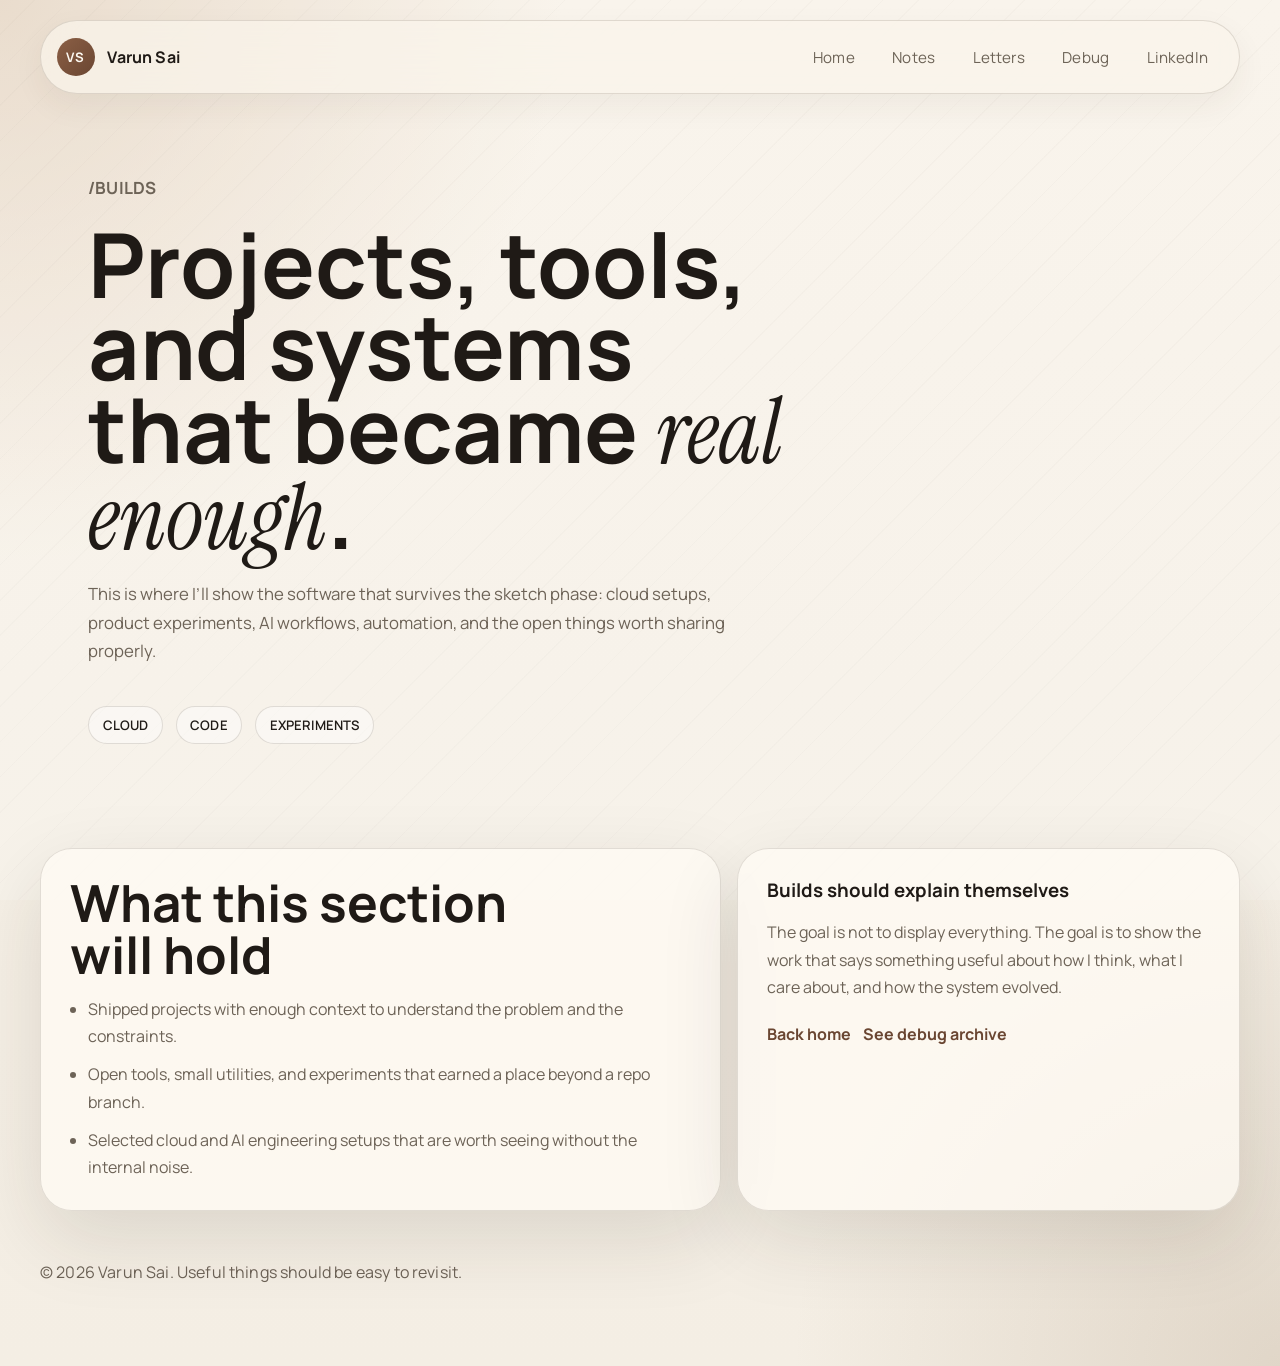
==== builds/index.html @ 2607b056 "Initial varunsai.in site" ====
<!DOCTYPE html>
<html lang="en">
  <head>
    <meta charset="UTF-8" />
    <meta name="viewport" content="width=device-width, initial-scale=1.0" />
    <meta
      name="description"
      content="Builds from Varun Sai across cloud, code, experiments, and useful software systems."
    />
    <title>Builds | Varun Sai</title>
    <link rel="preconnect" href="https://fonts.googleapis.com" />
    <link rel="preconnect" href="https://fonts.gstatic.com" crossorigin />
    <link
      href="https://fonts.googleapis.com/css2?family=Instrument+Serif:ital@0;1&amp;family=Manrope:wght@400;500;600;700;800&amp;display=swap"
      rel="stylesheet"
    />
    <link rel="stylesheet" href="../styles.css" />
  </head>
  <body>
    <div class="site-shell">
      <header class="site-header" data-reveal>
        <a class="brand" href="../">
          <span class="brand-mark">VS</span>
          <span class="brand-text">Varun Sai</span>
        </a>
        <nav class="site-nav" aria-label="Primary navigation">
          <a href="../">Home</a>
          <a href="../notes/">Notes</a>
          <a href="../newsletter/">Letters</a>
          <a href="../debug/">Debug</a>
          <a href="https://www.linkedin.com/in/varunsaibandi/" target="_blank" rel="noreferrer">LinkedIn</a>
        </nav>
      </header>

      <main>
        <section class="page-intro" data-reveal>
          <p class="eyebrow">/builds</p>
          <h1>Projects, tools, and systems that became <span class="serif">real enough</span>.</h1>
          <p>
            This is where I’ll show the software that survives the sketch phase: cloud setups,
            product experiments, AI workflows, automation, and the open things worth sharing
            properly.
          </p>
          <div class="note-row">
            <span class="note-pill">cloud</span>
            <span class="note-pill">code</span>
            <span class="note-pill">experiments</span>
          </div>
        </section>

        <section class="subpage-layout" data-reveal>
          <article class="detail-card">
            <h2>What this section will hold</h2>
            <ul>
              <li>Shipped projects with enough context to understand the problem and the constraints.</li>
              <li>Open tools, small utilities, and experiments that earned a place beyond a repo branch.</li>
              <li>Selected cloud and AI engineering setups that are worth seeing without the internal noise.</li>
            </ul>
          </article>

          <article class="detail-card">
            <h3>Builds should explain themselves</h3>
            <p>
              The goal is not to display everything. The goal is to show the work that says
              something useful about how I think, what I care about, and how the system evolved.
            </p>
            <div class="closing-links">
              <a href="../">Back home</a>
              <a href="../debug/">See debug archive</a>
            </div>
          </article>
        </section>
      </main>

      <footer class="site-footer">
        <p>© <span data-year></span> Varun Sai. Useful things should be easy to revisit.</p>
      </footer>
    </div>

    <script src="../script.js"></script>
  </body>
</html>
---- styles.css ----
@import url("https://fonts.googleapis.com/css2?family=Instrument+Serif:ital@0;1&family=Manrope:wght@400;500;600;700;800&display=swap");

:root {
  --paper: #f4eee4;
  --paper-deep: #ebe2d3;
  --surface: rgba(255, 251, 244, 0.74);
  --surface-strong: rgba(255, 249, 240, 0.92);
  --ink: #1f1a16;
  --muted: #6d6357;
  --accent: #8b5f45;
  --accent-deep: #6a4632;
  --olive: #6b7258;
  --line: rgba(57, 44, 33, 0.14);
  --line-strong: rgba(57, 44, 33, 0.24);
  --shadow: 0 28px 80px rgba(44, 29, 18, 0.12);
  --radius-lg: 32px;
  --radius-md: 24px;
  --radius-sm: 16px;
}

*,
*::before,
*::after {
  box-sizing: border-box;
}

html {
  scroll-behavior: smooth;
}

body {
  margin: 0;
  color: var(--ink);
  font-family: "Manrope", sans-serif;
  background:
    radial-gradient(circle at top left, rgba(217, 194, 170, 0.6), transparent 30%),
    radial-gradient(circle at bottom right, rgba(183, 164, 141, 0.32), transparent 26%),
    linear-gradient(180deg, #f8f2e8 0%, var(--paper) 100%);
  min-height: 100vh;
}

body::before {
  content: "";
  position: fixed;
  inset: 0;
  background:
    linear-gradient(rgba(255, 255, 255, 0.18), rgba(255, 255, 255, 0.18)),
    repeating-linear-gradient(
      135deg,
      transparent 0,
      transparent 24px,
      rgba(66, 50, 37, 0.022) 24px,
      rgba(66, 50, 37, 0.022) 25px
    );
  pointer-events: none;
  z-index: -1;
}

a {
  color: inherit;
  text-decoration: none;
}

img {
  max-width: 100%;
  display: block;
}

.site-shell {
  width: min(1200px, calc(100% - 2rem));
  margin: 0 auto;
  padding: 1.25rem 0 3rem;
}

.site-header {
  position: sticky;
  top: 1rem;
  z-index: 20;
  display: flex;
  align-items: center;
  justify-content: space-between;
  gap: 1rem;
  padding: 0.9rem 1rem;
  border: 1px solid var(--line);
  border-radius: 999px;
  background: rgba(250, 244, 234, 0.72);
  backdrop-filter: blur(18px);
  box-shadow: 0 12px 32px rgba(61, 43, 26, 0.06);
}

.brand {
  display: inline-flex;
  align-items: center;
  gap: 0.8rem;
  min-width: fit-content;
}

.brand-mark {
  display: inline-grid;
  place-items: center;
  width: 2.35rem;
  height: 2.35rem;
  border-radius: 999px;
  background: linear-gradient(135deg, var(--accent) 0%, var(--accent-deep) 100%);
  color: #fdf9f2;
  font-size: 0.82rem;
  font-weight: 700;
  letter-spacing: 0.08em;
}

.brand-text,
.site-nav a,
.button,
.path-badge,
.path-link,
.card-label,
.panel-label,
.eyebrow,
.signal-row span,
.note-pill,
.site-footer p {
  letter-spacing: 0.01em;
}

.brand-text {
  font-weight: 700;
}

.site-nav {
  display: flex;
  flex-wrap: wrap;
  justify-content: flex-end;
  gap: 0.45rem;
}

.site-nav a {
  padding: 0.7rem 0.95rem;
  border-radius: 999px;
  color: var(--muted);
  font-size: 0.95rem;
  transition: background-color 180ms ease, color 180ms ease, transform 180ms ease;
}

.site-nav a:hover,
.site-nav a:focus-visible {
  background: rgba(255, 255, 255, 0.6);
  color: var(--ink);
  transform: translateY(-1px);
  outline: none;
}

main {
  padding-top: 2rem;
}

.hero,
.closing-panel {
  display: grid;
  gap: 2rem;
}

.hero {
  grid-template-columns: minmax(0, 1.12fr) minmax(320px, 0.88fr);
  align-items: center;
  padding: 4rem 0 3rem;
}

.hero-copy h1,
.section-heading h2,
.manifesto-copy,
.perspective-card h3,
.page-intro h1,
.detail-card h2,
.detail-card h3,
.closing-panel h2,
.error-panel h1 {
  margin: 0;
}

.eyebrow,
.panel-label,
.card-label,
.path-link,
.path-badge,
.note-pill {
  text-transform: uppercase;
  font-size: 0.75rem;
  font-weight: 700;
  color: var(--muted);
}

.hero-copy h1,
.page-intro h1,
.error-panel h1 {
  max-width: 12ch;
  font-size: clamp(3.35rem, 7vw, 6.35rem);
  line-height: 0.92;
  font-weight: 700;
}

.hero-copy h1 .serif,
.page-intro h1 .serif,
.section-heading h2 .serif,
.error-panel h1 .serif {
  font-family: "Instrument Serif", serif;
  font-style: italic;
  font-weight: 400;
}

.lede,
.manifesto-copy,
.perspective-card p,
.path-card p,
.detail-card p,
.detail-card li,
.page-intro p,
.closing-panel p,
.site-footer p {
  color: var(--muted);
  line-height: 1.7;
}

.lede {
  max-width: 38rem;
  margin: 1.4rem 0 0;
  font-size: 1.08rem;
}

.hero-actions,
.signal-row,
.closing-links,
.note-row {
  display: flex;
  flex-wrap: wrap;
  gap: 0.8rem;
}

.hero-actions {
  margin-top: 1.75rem;
}

.button {
  display: inline-flex;
  align-items: center;
  justify-content: center;
  min-height: 3.25rem;
  padding: 0.9rem 1.2rem;
  border-radius: 999px;
  font-weight: 700;
  transition: transform 180ms ease, box-shadow 180ms ease, border-color 180ms ease;
}

.button:hover,
.button:focus-visible,
.closing-links a:hover,
.closing-links a:focus-visible,
.path-card:hover,
.path-card:focus-visible {
  transform: translateY(-2px);
  outline: none;
}

.button-primary {
  color: #fff9f2;
  background: linear-gradient(135deg, var(--accent-deep) 0%, var(--accent) 100%);
  box-shadow: 0 18px 30px rgba(106, 70, 50, 0.16);
}

.button-secondary {
  border: 1px solid var(--line);
  background: rgba(255, 255, 255, 0.55);
}

.signal-row {
  margin-top: 1.25rem;
}

.signal-row span,
.note-pill {
  padding: 0.55rem 0.85rem;
  border: 1px solid var(--line);
  border-radius: 999px;
  background: rgba(255, 255, 255, 0.42);
  color: var(--ink);
  font-size: 0.82rem;
  font-weight: 600;
}

.hero-panel {
  display: grid;
  gap: 1rem;
}

.panel-card,
.manifesto,
.path-card,
.perspective-card,
.closing-panel,
.detail-card,
.error-panel {
  border: 1px solid var(--line);
  background: var(--surface);
  backdrop-filter: blur(18px);
  box-shadow: var(--shadow);
}

.panel-card,
.manifesto,
.detail-card,
.error-panel {
  border-radius: var(--radius-lg);
}

.panel-card {
  padding: 1.3rem;
}

.panel-stack {
  display: grid;
  gap: 1rem;
  margin-top: 1rem;
}

.panel-stack div {
  padding: 1rem;
  border-radius: var(--radius-sm);
  background: rgba(255, 255, 255, 0.48);
  border: 1px solid rgba(61, 44, 31, 0.08);
}

.panel-stack span {
  display: block;
  margin-bottom: 0.35rem;
  font-size: 0.77rem;
  font-weight: 800;
  text-transform: uppercase;
  color: var(--muted);
}

.panel-stack strong {
  font-size: 0.98rem;
  line-height: 1.5;
}

.constellation-card {
  overflow: hidden;
}

.constellation {
  position: relative;
  min-height: 20rem;
  margin-top: 0.5rem;
  border-radius: calc(var(--radius-lg) - 8px);
  background:
    radial-gradient(circle at center, rgba(139, 95, 69, 0.12), transparent 40%),
    rgba(255, 255, 255, 0.34);
  border: 1px solid rgba(61, 44, 31, 0.08);
}

.constellation::before,
.constellation::after {
  content: "";
  position: absolute;
  inset: 50%;
  width: 15.5rem;
  height: 15.5rem;
  transform: translate(-50%, -50%);
  border-radius: 50%;
  border: 1px solid rgba(108, 88, 74, 0.13);
}

.constellation::after {
  width: 10.5rem;
  height: 10.5rem;
}

.node {
  position: absolute;
  display: inline-grid;
  place-items: center;
  min-width: 6.5rem;
  padding: 0.75rem 1rem;
  border-radius: 999px;
  background: rgba(255, 252, 247, 0.88);
  border: 1px solid rgba(57, 44, 33, 0.12);
  box-shadow: 0 10px 24px rgba(57, 44, 33, 0.08);
  font-size: 0.92rem;
  font-weight: 700;
  animation: drift 8s ease-in-out infinite;
}

.node-center {
  left: 50%;
  top: 50%;
  transform: translate(-50%, -50%);
  background: linear-gradient(135deg, rgba(139, 95, 69, 0.94), rgba(106, 70, 50, 0.94));
  color: #fff8f1;
  animation: pulse 7s ease-in-out infinite;
}

.node-top {
  left: 50%;
  top: 2rem;
  transform: translateX(-50%);
  animation-delay: -2s;
}

.node-right {
  right: 1.1rem;
  top: 50%;
  transform: translateY(-50%);
  animation-delay: -4s;
}

.node-bottom {
  left: 50%;
  bottom: 2rem;
  transform: translateX(-50%);
  animation-delay: -1s;
}

.node-left {
  left: 1.1rem;
  top: 50%;
  transform: translateY(-50%);
  animation-delay: -3s;
}

.ticker {
  overflow: hidden;
  padding: 0.85rem 0;
  border-block: 1px solid var(--line);
}

.ticker-track {
  display: flex;
  gap: 1rem;
  min-width: max-content;
  animation: ticker 16s linear infinite;
}

.ticker-track span {
  display: inline-flex;
  align-items: center;
  gap: 1rem;
  color: var(--muted);
  font-size: 0.9rem;
}

.ticker-track span::after {
  content: "•";
  color: rgba(57, 44, 33, 0.4);
}

.section-heading {
  display: grid;
  gap: 0.7rem;
}

.section-heading h2,
.detail-card h2,
.closing-panel h2 {
  max-width: 14ch;
  font-size: clamp(2rem, 4vw, 3.3rem);
  line-height: 1;
}

.manifesto,
.paths,
.perspective-grid,
.subpage-layout,
.error-layout {
  margin-top: 3.5rem;
}

.manifesto {
  padding: 2rem;
}

.manifesto-copy {
  max-width: 46rem;
  margin-top: 1.25rem;
  font-size: 1.05rem;
}

.card-grid,
.perspective-grid,
.subpage-layout,
.service-grid {
  display: grid;
  gap: 1rem;
}

.card-grid,
.perspective-grid {
  margin-top: 1.6rem;
}

.card-grid {
  grid-template-columns: repeat(4, minmax(0, 1fr));
}

.path-card,
.perspective-card {
  display: grid;
  gap: 0.95rem;
  padding: 1.4rem;
  border-radius: var(--radius-md);
  transition: transform 180ms ease, border-color 180ms ease, box-shadow 180ms ease;
}

.path-card:hover,
.path-card:focus-visible {
  border-color: var(--line-strong);
  box-shadow: 0 28px 60px rgba(44, 29, 18, 0.16);
}

.path-card-top {
  display: flex;
  align-items: center;
  justify-content: space-between;
  gap: 1rem;
}

.path-badge {
  padding: 0.45rem 0.68rem;
  border-radius: 999px;
  background: rgba(107, 114, 88, 0.14);
  color: var(--olive);
}

.path-badge-soft {
  background: rgba(139, 95, 69, 0.12);
  color: var(--accent-deep);
}

.path-card h3,
.perspective-card h3 {
  font-size: 1.38rem;
  line-height: 1.2;
}

.perspective-grid {
  grid-template-columns: repeat(3, minmax(0, 1fr));
}

.collaborate-section {
  margin-top: 3.5rem;
}

.service-grid {
  grid-template-columns: repeat(2, minmax(0, 1fr));
  margin-top: 1.6rem;
}

.closing-panel {
  grid-template-columns: minmax(0, 1fr) minmax(280px, 0.8fr);
  align-items: end;
  margin-top: 3.5rem;
  padding: 2rem;
  border-radius: var(--radius-lg);
}

.closing-links {
  margin-top: 1.1rem;
}

.closing-links a {
  padding: 0.3rem 0;
  color: var(--accent-deep);
  font-weight: 700;
}

.site-footer {
  padding: 2rem 0 1rem;
}

.page-intro,
.error-panel {
  padding: 3rem;
}

.page-intro {
  display: grid;
  gap: 1.25rem;
}

.page-intro p {
  max-width: 42rem;
  margin: 0;
  font-size: 1.05rem;
}

.subpage-layout {
  grid-template-columns: minmax(0, 1.15fr) minmax(0, 0.85fr);
}

.detail-card {
  padding: 1.8rem;
}

.detail-card ul {
  margin: 1rem 0 0;
  padding-left: 1.15rem;
}

.detail-card li + li {
  margin-top: 0.7rem;
}

.note-row {
  margin-top: 1.25rem;
}

.reveal {
  opacity: 0;
  transform: translateY(24px);
  filter: blur(10px);
}

.reveal.is-visible {
  opacity: 1;
  transform: translateY(0);
  filter: blur(0);
  transition:
    opacity 700ms ease,
    transform 700ms ease,
    filter 700ms ease;
}

@keyframes drift {
  0%,
  100% {
    transform: translateY(0);
  }
  50% {
    transform: translateY(-7px);
  }
}

@keyframes pulse {
  0%,
  100% {
    transform: translate(-50%, -50%) scale(1);
  }
  50% {
    transform: translate(-50%, -50%) scale(1.02);
  }
}

@keyframes ticker {
  from {
    transform: translateX(0);
  }
  to {
    transform: translateX(-50%);
  }
}

@media (max-width: 1080px) {
  .hero,
  .closing-panel,
  .subpage-layout,
  .card-grid,
  .perspective-grid,
  .service-grid {
    grid-template-columns: 1fr 1fr;
  }

  .hero,
  .subpage-layout {
    grid-template-columns: 1fr;
  }
}

@media (max-width: 760px) {
  .site-shell {
    width: min(100% - 1rem, 1200px);
    padding-top: 0.75rem;
  }

  .site-header {
    position: static;
    border-radius: 28px;
    padding: 1rem;
  }

  .site-nav {
    justify-content: flex-start;
  }

  .hero {
    padding: 2.3rem 0 2.5rem;
  }

  .hero-copy h1,
  .page-intro h1,
  .error-panel h1 {
    max-width: none;
    font-size: clamp(2.8rem, 12vw, 4.5rem);
  }

  .card-grid,
  .perspective-grid,
  .closing-panel,
  .service-grid {
    grid-template-columns: 1fr;
  }

  .manifesto,
  .closing-panel,
  .detail-card,
  .page-intro,
  .error-panel {
    padding: 1.4rem;
  }

  .constellation {
    min-height: 18rem;
  }

  .node {
    min-width: 5.5rem;
    padding-inline: 0.8rem;
    font-size: 0.82rem;
  }

  .node-right {
    right: 0.5rem;
  }

  .node-left {
    left: 0.5rem;
  }
}

@media (prefers-reduced-motion: reduce) {
  html {
    scroll-behavior: auto;
  }

  *,
  *::before,
  *::after {
    animation: none !important;
    transition: none !important;
  }

  .reveal {
    opacity: 1;
    transform: none;
    filter: none;
  }
}
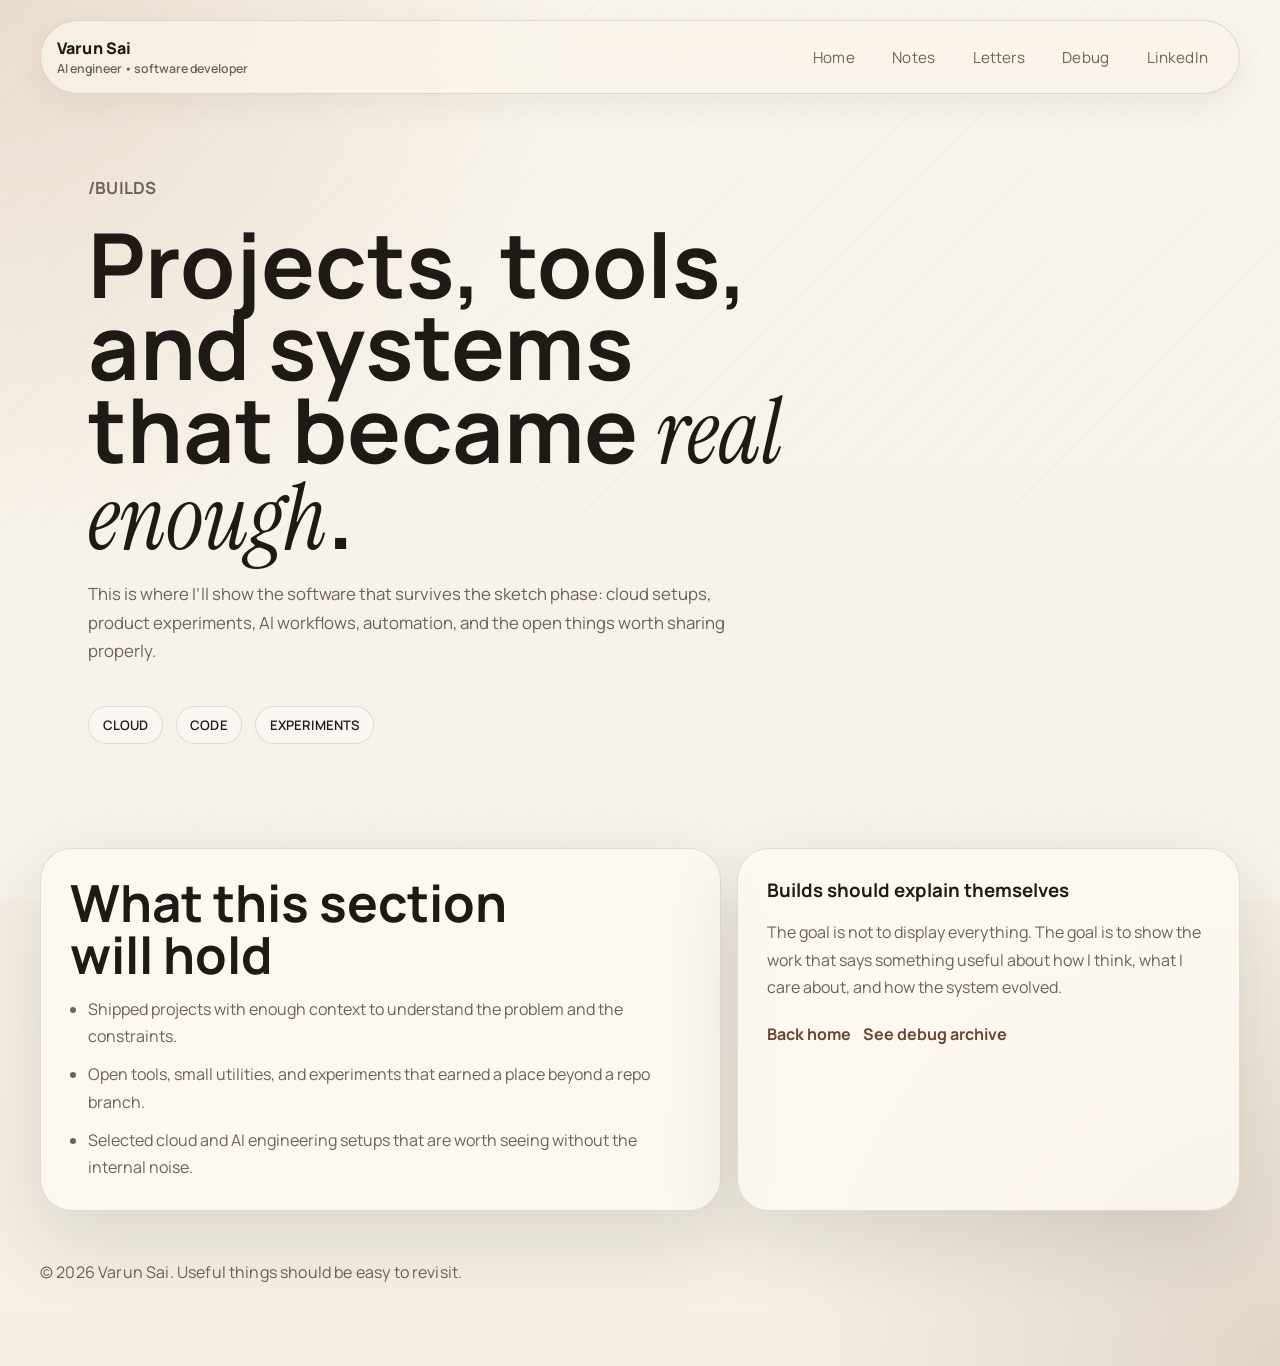
==== commit cb0c777d: "Refine copy and interaction design" ====
--- a/builds/index.html
+++ b/builds/index.html
@@ -20,8 +20,8 @@
     <div class="site-shell">
       <header class="site-header" data-reveal>
         <a class="brand" href="../">
-          <span class="brand-mark">VS</span>
           <span class="brand-text">Varun Sai</span>
+          <span class="brand-subtitle">AI engineer • software developer</span>
         </a>
         <nav class="site-nav" aria-label="Primary navigation">
           <a href="../">Home</a>
--- a/styles.css
+++ b/styles.css
@@ -90,22 +90,10 @@
 
 .brand {
   display: inline-flex;
-  align-items: center;
-  gap: 0.8rem;
+  flex-direction: column;
+  align-items: flex-start;
+  gap: 0.1rem;
   min-width: fit-content;
-}
-
-.brand-mark {
-  display: inline-grid;
-  place-items: center;
-  width: 2.35rem;
-  height: 2.35rem;
-  border-radius: 999px;
-  background: linear-gradient(135deg, var(--accent) 0%, var(--accent-deep) 100%);
-  color: #fdf9f2;
-  font-size: 0.82rem;
-  font-weight: 700;
-  letter-spacing: 0.08em;
 }
 
 .brand-text,
@@ -123,7 +111,14 @@
 }
 
 .brand-text {
-  font-weight: 700;
+  font-size: 1rem;
+  font-weight: 800;
+}
+
+.brand-subtitle {
+  color: var(--muted);
+  font-size: 0.77rem;
+  font-weight: 600;
 }
 
 .site-nav {
@@ -426,30 +421,17 @@
   animation-delay: -3s;
 }
 
-.ticker {
-  overflow: hidden;
-  padding: 0.85rem 0;
+.note-band {
+  padding: 1.2rem 0 0.2rem;
   border-block: 1px solid var(--line);
 }
 
-.ticker-track {
-  display: flex;
-  gap: 1rem;
-  min-width: max-content;
-  animation: ticker 16s linear infinite;
-}
-
-.ticker-track span {
-  display: inline-flex;
-  align-items: center;
-  gap: 1rem;
+.note-band p {
+  max-width: 46rem;
+  margin: 0;
   color: var(--muted);
-  font-size: 0.9rem;
-}
-
-.ticker-track span::after {
-  content: "•";
-  color: rgba(57, 44, 33, 0.4);
+  font-size: clamp(1.15rem, 2vw, 1.5rem);
+  line-height: 1.5;
 }
 
 .section-heading {
@@ -544,6 +526,7 @@
   grid-template-columns: repeat(3, minmax(0, 1fr));
 }
 
+.references-section,
 .collaborate-section {
   margin-top: 3.5rem;
 }
@@ -597,6 +580,13 @@
 
 .detail-card {
   padding: 1.8rem;
+}
+
+.inline-link {
+  color: var(--accent-deep);
+  text-decoration: underline;
+  text-decoration-thickness: 1px;
+  text-underline-offset: 0.18em;
 }
 
 .detail-card ul {
@@ -648,13 +638,46 @@
   }
 }
 
-@keyframes ticker {
-  from {
-    transform: translateX(0);
-  }
-  to {
-    transform: translateX(-50%);
-  }
+@keyframes cloudFloat {
+  0%,
+  100% {
+    transform: translate3d(0, 0, 0);
+  }
+  50% {
+    transform: translate3d(12px, -8px, 0);
+  }
+}
+
+.cloud {
+  position: absolute;
+  border-radius: 999px;
+  background: rgba(255, 255, 255, 0.34);
+  filter: blur(12px);
+  animation: cloudFloat 14s ease-in-out infinite;
+}
+
+.cloud-one {
+  top: 2rem;
+  left: 1rem;
+  width: 7rem;
+  height: 3.6rem;
+}
+
+.cloud-two {
+  right: 1.6rem;
+  top: 4rem;
+  width: 8.6rem;
+  height: 4rem;
+  animation-delay: -5s;
+}
+
+.cloud-three {
+  left: 50%;
+  bottom: 2.8rem;
+  width: 9.2rem;
+  height: 4.4rem;
+  transform: translateX(-50%);
+  animation-delay: -2s;
 }
 
 @media (max-width: 1080px) {
@@ -689,6 +712,10 @@
     justify-content: flex-start;
   }
 
+  .brand-subtitle {
+    font-size: 0.72rem;
+  }
+
   .hero {
     padding: 2.3rem 0 2.5rem;
   }
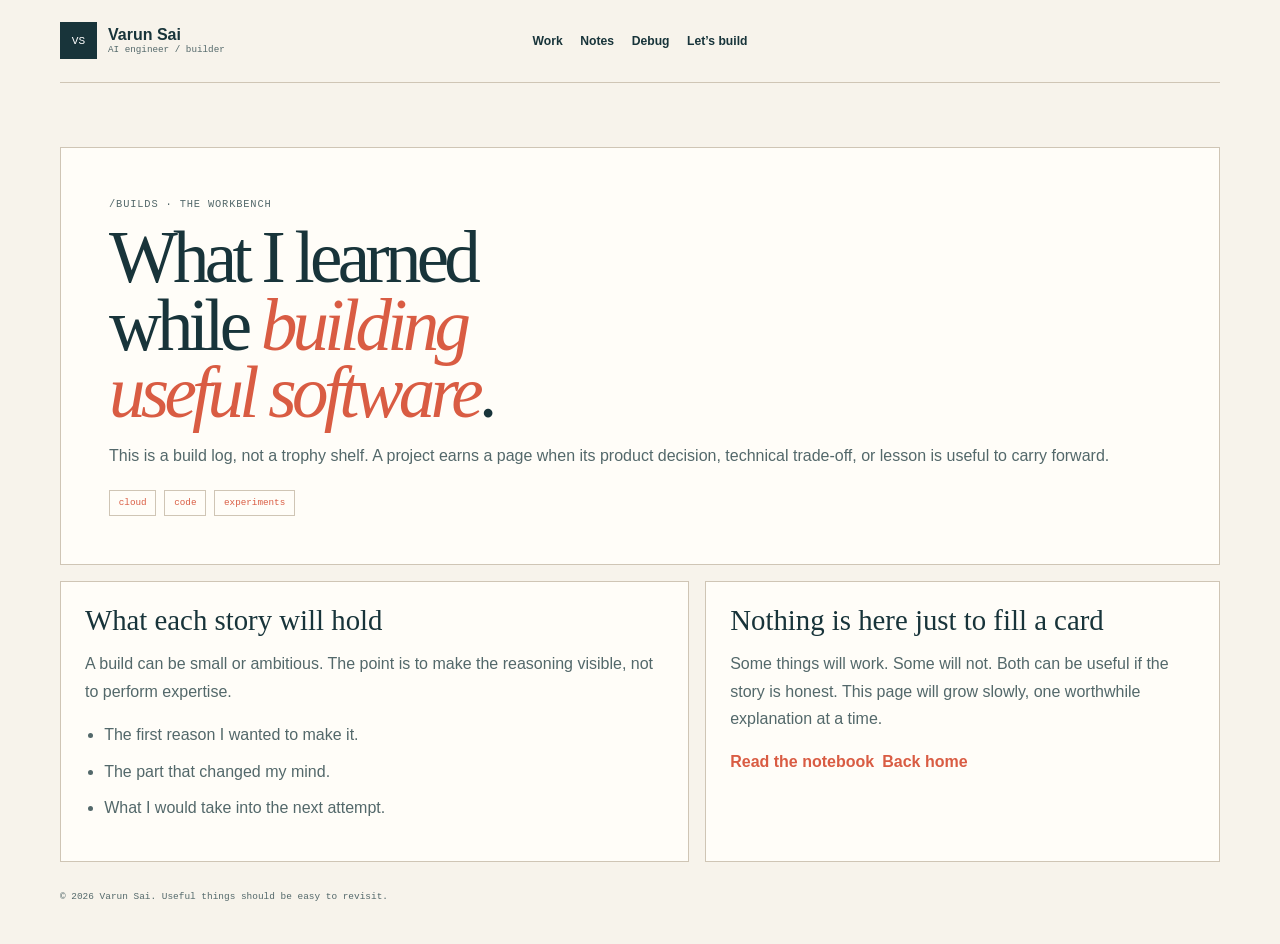
==== commit 010fbe8d: "Revamp portfolio experience and interactions" ====
--- a/builds/index.html
+++ b/builds/index.html
@@ -19,27 +19,22 @@
   <body>
     <div class="site-shell">
       <header class="site-header" data-reveal>
-        <a class="brand" href="../">
-          <span class="brand-text">Varun Sai</span>
-          <span class="brand-subtitle">AI engineer • software developer</span>
-        </a>
+        <a class="brand" href="../" aria-label="Varun Sai home"><span class="brand-mark">VS</span><span><strong>Varun Sai</strong><small>AI engineer / builder</small></span></a>
         <nav class="site-nav" aria-label="Primary navigation">
-          <a href="../">Home</a>
+          <a href="../#work">Work</a>
           <a href="../notes/">Notes</a>
-          <a href="../newsletter/">Letters</a>
           <a href="../debug/">Debug</a>
-          <a href="https://www.linkedin.com/in/varunsaibandi/" target="_blank" rel="noreferrer">LinkedIn</a>
+          <a class="nav-cta" href="../#hello">Let’s build</a>
         </nav>
       </header>
 
       <main>
         <section class="page-intro" data-reveal>
-          <p class="eyebrow">/builds</p>
-          <h1>Projects, tools, and systems that became <span class="serif">real enough</span>.</h1>
+          <p class="eyebrow">/builds · the workbench</p>
+          <h1>What I learned while <span class="serif">building useful software</span>.</h1>
           <p>
-            This is where I’ll show the software that survives the sketch phase: cloud setups,
-            product experiments, AI workflows, automation, and the open things worth sharing
-            properly.
+            This is a build log, not a trophy shelf. A project earns a page when its product decision,
+            technical trade-off, or lesson is useful to carry forward.
           </p>
           <div class="note-row">
             <span class="note-pill">cloud</span>
@@ -50,23 +45,25 @@
 
         <section class="subpage-layout" data-reveal>
           <article class="detail-card">
-            <h2>What this section will hold</h2>
+            <h2>What each story will hold</h2>
+            <p>A build can be small or ambitious. The point is to make the reasoning visible, not to
+            perform expertise.</p>
             <ul>
-              <li>Shipped projects with enough context to understand the problem and the constraints.</li>
-              <li>Open tools, small utilities, and experiments that earned a place beyond a repo branch.</li>
-              <li>Selected cloud and AI engineering setups that are worth seeing without the internal noise.</li>
+              <li>The first reason I wanted to make it.</li>
+              <li>The part that changed my mind.</li>
+              <li>What I would take into the next attempt.</li>
             </ul>
           </article>
 
           <article class="detail-card">
-            <h3>Builds should explain themselves</h3>
+            <h3>Nothing is here just to fill a card</h3>
             <p>
-              The goal is not to display everything. The goal is to show the work that says
-              something useful about how I think, what I care about, and how the system evolved.
+              Some things will work. Some will not. Both can be useful if the story is honest. This
+              page will grow slowly, one worthwhile explanation at a time.
             </p>
             <div class="closing-links">
+              <a href="../notes/">Read the notebook</a>
               <a href="../">Back home</a>
-              <a href="../debug/">See debug archive</a>
             </div>
           </article>
         </section>
--- a/styles.css
+++ b/styles.css
@@ -1,781 +1,15 @@
-@import url("https://fonts.googleapis.com/css2?family=Instrument+Serif:ital@0;1&family=Manrope:wght@400;500;600;700;800&display=swap");
+:root{--paper:#f7f3eb;--paper-deep:#ece4d5;--ink:#18343a;--ink-soft:#53686a;--line:#cfc5b5;--coral:#d95c43;--sun:#efbd4b;--blue:#aecbd3;--moss:#7d9a81;--serif:"Newsreader",Georgia,serif;--sans:"DM Sans",sans-serif;--mono:"DM Mono",monospace}*{box-sizing:border-box}html{scroll-behavior:smooth;background:var(--paper)}body{margin:0;color:var(--ink);background:var(--paper);font-family:var(--sans)}body::before{content:"";position:fixed;z-index:-1;inset:0;opacity:.34;pointer-events:none;background-image:radial-gradient(rgba(24,52,58,.12) .55px,transparent .55px);background-size:7px 7px}.site-shell{width:min(1160px,calc(100% - 3rem));margin:auto}.skip-link{position:fixed;z-index:100;top:1rem;left:1rem;padding:.8rem 1rem;color:#fff;background:var(--ink);transform:translateY(-150%)}.skip-link:focus{transform:none}a{color:inherit;text-decoration:none}button{font:inherit;cursor:pointer}:focus-visible{outline:2px solid var(--coral);outline-offset:4px}.site-header{display:grid;grid-template-columns:1fr auto 1fr;align-items:center;padding:1.4rem 0;border-bottom:1px solid var(--line)}.wordmark{font:700 1.03rem/.78 var(--sans);letter-spacing:-.09em;text-transform:lowercase}.wordmark span{color:var(--coral)}.header-note{margin:0;color:var(--ink-soft);font:400 .59rem/1.35 var(--mono);letter-spacing:.03em;text-transform:uppercase;text-align:center}.site-nav{display:flex;justify-content:flex-end;gap:1.1rem}.site-nav a{font-size:.76rem;font-weight:600}.site-nav a:hover,.underlined-link:hover{color:var(--coral)}.hero{display:grid;grid-template-columns:55px 1fr 350px;gap:3.2rem;align-items:center;min-height:670px;padding:4rem 0}.hero-index{align-self:stretch;display:flex;flex-direction:column;justify-content:space-between;padding:1rem 0;color:var(--ink-soft);font:.62rem var(--mono)}.hero-index i{width:1px;flex:1;margin:1rem auto;background:var(--line)}.eyebrow{margin:0;color:var(--coral);font:500 .65rem/1.4 var(--mono);letter-spacing:.08em;text-transform:uppercase}.hero h1,.section-intro h2,.sound-section h2,.about-section h2,.contact-section h2{margin:.9rem 0 0;font:500 clamp(3.4rem,6.4vw,6.4rem)/.89 var(--serif);letter-spacing:-.075em}.hero h1 em{color:var(--coral);font-style:italic}.hero-intro{max-width:34rem;margin:1.6rem 0 0;color:var(--ink-soft);font-size:1.03rem;line-height:1.7}.solid-link{display:inline-flex;align-items:center;justify-content:center;gap:.7rem;margin-top:2rem;padding:.83rem 1rem;color:#fff;background:var(--ink);border:1px solid var(--ink);font-size:.78rem;font-weight:700;transition:background .2s,color .2s,transform .2s}.solid-link:hover{color:var(--ink);background:transparent;transform:translateY(-2px)}.hero-card{position:relative;min-height:365px;padding:1.2rem 1.3rem;transform:rotate(2.5deg);border:1px solid #d8a990;background:#f4d8be;box-shadow:12px 14px 0 rgba(24,52,58,.12)}.hero-card::after{content:"";position:absolute;right:-.65rem;bottom:-.65rem;width:100%;height:100%;z-index:-1;border:1px solid var(--line);background:#fffaf0}.hero-card-top{display:flex;justify-content:space-between;color:#8b5949;font:.57rem var(--mono)}.scribble{margin:4.6rem 0 0;color:#5f352d;font:500 2.1rem/1.02 var(--serif);letter-spacing:-.05em}.paper-clip{position:absolute;top:-1.4rem;right:2.3rem;width:1.1rem;height:3.8rem;border:3px solid #a3a39d;border-bottom:0;border-radius:1rem 1rem 0 0;transform:rotate(15deg)}.hero-card-foot{position:absolute;right:1.3rem;bottom:1.2rem;left:1.3rem;margin:0;color:#855d50;font:.65rem/1.4 var(--mono)}.welcome-note{display:grid;grid-template-columns:auto 1fr auto;gap:1.2rem;align-items:center;margin:0 -1.5rem;padding:1.15rem 1.5rem;border-block:1px solid var(--line);background:#fffaf2}.welcome-note p{max-width:37rem;margin:0;font:500 clamp(1.1rem,2vw,1.55rem)/1.2 var(--serif)}.note-stamp{display:grid;place-items:center;width:2.1rem;height:2.1rem;color:#fff;background:var(--coral);border-radius:50%;font:.65rem var(--mono)}.note-date{color:var(--ink-soft);font:.59rem var(--mono)}.notes-section,.photo-section,.sound-section,.about-section{margin-top:8rem;scroll-margin-top:2rem}.section-intro{max-width:42rem}.section-intro h2,.sound-section h2,.about-section h2,.contact-section h2{font-size:clamp(2.7rem,4.9vw,4.8rem);line-height:.93}.note-layout{display:grid;grid-template-columns:1.3fr .7fr;gap:1rem;margin-top:2.2rem}.feature-note{padding:2.2rem;border:1px solid var(--ink);background:#fffdf8}.note-number{margin:0;color:var(--coral);font:.62rem var(--mono)}.feature-note h3{max-width:17ch;margin:3.8rem 0 1.2rem;font:500 clamp(2rem,3.3vw,3.4rem)/.96 var(--serif);letter-spacing:-.04em}.feature-note>p:not(.note-number){max-width:38rem;color:var(--ink-soft);line-height:1.7}.underlined-link{display:inline-block;margin-top:1.5rem;padding-bottom:.2rem;border-bottom:1px solid currentColor;font-size:.78rem;font-weight:700}.note-aside{display:grid;gap:1rem}.small-note{display:flex;min-height:190px;flex-direction:column;justify-content:space-between;padding:1.4rem;border:1px solid var(--line)}.small-note p{max-width:16ch;margin:0;font:500 1.7rem/1.04 var(--serif)}.small-note span{font:.6rem var(--mono)}.small-note-yellow{background:#f2c967}.small-note-blue{background:var(--blue)}.sidekick-section{display:grid;grid-template-columns:auto 1fr auto;gap:1rem;align-items:center;margin-top:2.2rem;padding:1rem;border-block:1px solid var(--line)}.sidekick-mark{display:grid;grid-template-columns:repeat(2,7px);gap:4px;width:2rem;height:2rem;place-content:center;border-radius:50%;background:var(--ink)}.sidekick-mark span{width:7px;height:7px;border-radius:50%;background:var(--sun)}.sidekick-thought{margin:.3rem 0 0;font:500 1rem var(--serif)}.thought-button{padding:0;color:var(--ink);border:0;border-bottom:1px solid var(--ink);background:none;font-size:.72rem;font-weight:700}.photo-section{display:grid;grid-template-columns:.72fr 1.28fr;gap:3rem;align-items:end}.photo-heading h2{max-width:7ch}.photo-heading>p:not(.eyebrow){max-width:20rem;color:var(--ink-soft);line-height:1.6}.photo-board{display:grid;grid-template-columns:.8fr 1.15fr .8fr;gap:1rem}.photo-frame{position:relative;margin:0;padding:.55rem .55rem 2.7rem;border:1px solid var(--line);background:#fffdf8;box-shadow:5px 5px 0 rgba(24,52,58,.08)}.photo-frame-one{transform:rotate(-3deg);margin-bottom:1.8rem}.photo-frame-three{transform:rotate(2.2deg);margin-bottom:2.3rem}.photo-placeholder{display:grid;min-height:250px;place-items:center;border:1px dashed #b4a898}.photo-placeholder span{font:500 4rem var(--serif)}.photo-placeholder.one{background:#f5dabf;color:var(--coral)}.photo-placeholder.two{min-height:310px;background:#b7d1cd;color:#fff}.photo-placeholder.three{background:#e2cfdd;color:#775572}.photo-frame figcaption{position:absolute;right:.55rem;bottom:.82rem;left:.55rem;display:flex;justify-content:space-between;color:var(--ink);font:.58rem var(--mono);text-transform:uppercase}.photo-frame figcaption span{color:var(--coral)}.photo-frame figcaption em{color:var(--ink-soft);font-style:normal}.photo-instruction{grid-column:1/-1;margin:0;color:var(--ink-soft);font:.68rem var(--mono)}.photo-instruction code{color:var(--coral)}.sound-section{display:grid;grid-template-columns:.78fr 1.22fr;gap:3rem;align-items:center;padding:2.5rem;border:1px solid var(--ink);background:#edf1e9}.sound-copy>p:not(.eyebrow){color:var(--ink-soft);line-height:1.6}.record-sleeve{position:relative;display:flex;min-height:260px;align-items:flex-start;justify-content:space-between;overflow:hidden;padding:1.4rem;background:#d5634a;color:#fff}.sleeve-label{position:relative;z-index:2;display:grid;gap:.65rem;max-width:13rem}.sleeve-label span,.sleeve-label small{font:.59rem/1.35 var(--mono);letter-spacing:.04em}.sleeve-label strong{font:500 1.75rem/.98 var(--serif)}.record-disc{position:absolute;right:-2.6rem;bottom:-5.3rem;width:18rem;height:18rem;border:10px solid #18343a;border-radius:50%;background:repeating-radial-gradient(circle,#1d3d42 0 2px,#153137 3px 5px);box-shadow:inset 0 0 0 1px #57747a}.record-disc i{position:absolute;top:50%;left:50%;width:2.4rem;height:2.4rem;border-radius:50%;background:var(--sun);transform:translate(-50%,-50%)}.play-song{position:absolute;z-index:3;bottom:1.4rem;left:1.4rem;padding:.75rem .9rem;color:var(--ink);border:1px solid var(--ink);background:#fffaf1;font-size:.72rem;font-weight:700}.play-song:hover{color:#fff;background:var(--ink)}.spotify-mount{grid-column:1/-1}.spotify-mount iframe{width:100%;height:152px;border:0;margin-top:-1rem}.about-section{display:grid;grid-template-columns:auto 1fr .8fr;gap:3rem;align-items:start;padding:2rem 0;border-top:1px solid var(--line)}.about-mark{display:grid;place-items:center;width:4rem;height:4rem;color:#fff;background:var(--moss);font:500 1.1rem var(--serif)}.about-section h2{max-width:12ch}.about-body{padding-top:1.5rem;color:var(--ink-soft);line-height:1.7}.about-body p{margin:0 0 1rem}.contact-section{margin:8rem 0 2rem;padding:3.2rem 0;border-top:4px solid var(--coral);border-bottom:1px solid var(--line)}.contact-section h2{font-size:clamp(3rem,5.4vw,5.2rem)}.contact-section>p:not(.eyebrow){max-width:30rem;color:var(--ink-soft);line-height:1.7}.contact-actions{display:flex;align-items:center;gap:1.2rem}.contact-actions .underlined-link{margin-top:2rem}.site-footer{display:flex;justify-content:space-between;padding:1.2rem 0 2rem;color:var(--ink-soft);font:.59rem var(--mono)}
+/* A full-width snap shelf gives the personal images one shared narrative instead of five disconnected cards. */
+.photo-section{display:block}.photo-heading{max-width:32rem}.gallery-wrap{margin-top:2.1rem}.gallery-guide{display:flex;justify-content:space-between;margin:0 0 .7rem;color:var(--ink-soft);font:.6rem var(--mono);letter-spacing:.04em;text-transform:uppercase}.gallery-story{position:relative}.photo-board{display:flex;gap:1rem;max-width:none;overflow-x:auto;padding:.45rem max(.45rem,calc((100vw - min(1160px,calc(100vw - 3rem)))/2)) 1.2rem .45rem;scroll-snap-type:x mandatory;scroll-padding-left:.45rem;scrollbar-color:var(--coral) var(--paper-deep);scrollbar-width:thin}.photo-frame,.photo-frame-one,.photo-frame-three{flex:0 0 min(68%,760px);min-height:0;margin:0;transform:none;scroll-snap-align:start;scroll-snap-stop:always;transition:transform 260ms ease,box-shadow 260ms ease}.photo-frame:hover{transform:translateY(-5px);box-shadow:8px 10px 0 rgba(24,52,58,.12)}.photo-frame img,.photo-frame-two img{width:100%;height:480px;min-height:0;object-fit:cover}.portrait-frame img{object-position:center 26%}.photo-frame figcaption{position:static;margin-top:.8rem}.gallery-hit{position:absolute;z-index:3;top:0;bottom:1.2rem;width:14%;padding:0;border:0;background:transparent}.gallery-hit:hover{background:linear-gradient(90deg,rgba(247,243,235,.28),transparent)}.gallery-hit:focus-visible{outline-offset:-5px}.gallery-hit-prev{left:0}.gallery-hit-next{right:0}.gallery-hit-next:hover{background:linear-gradient(270deg,rgba(247,243,235,.28),transparent)}.photo-instruction{display:none}@media(prefers-reduced-motion:no-preference){.motion-ready [data-motion].is-in-view{animation:scroll-rise 650ms cubic-bezier(.22,.8,.2,1) both}.motion-ready [data-motion="slide-left"].is-in-view{animation-name:scroll-left}.motion-ready [data-motion="slide-right"].is-in-view{animation-name:scroll-right}}@keyframes scroll-rise{from{opacity:.68;transform:translateY(16px)}to{opacity:1;transform:translateY(0)}}@keyframes scroll-left{from{opacity:.68;transform:translateX(-18px)}to{opacity:1;transform:translateX(0)}}@keyframes scroll-right{from{opacity:.68;transform:translateX(18px)}to{opacity:1;transform:translateX(0)}}
+/* Archive pages share the light, readable base. */.page-intro,.error-panel{margin-top:4rem;padding:3rem;border:1px solid var(--line);background:#fffdf8}.page-intro h1,.error-panel h1{max-width:13ch;margin:.7rem 0 0;font:500 clamp(3rem,5.7vw,5.6rem)/.92 var(--serif);letter-spacing:-.065em}.page-intro .serif,.error-panel .serif{color:var(--coral);font-style:italic}.page-intro p,.detail-card p,.detail-card li,.closing-panel p{color:var(--ink-soft);line-height:1.7}.note-row,.closing-links{display:flex;flex-wrap:wrap;gap:.5rem;margin-top:1.3rem}.note-pill{padding:.4rem .55rem;border:1px solid var(--line);font:.58rem var(--mono);color:var(--coral)}.subpage-layout,.service-grid{display:grid;grid-template-columns:1.1fr .9fr;gap:1rem;margin-top:1rem}.detail-card,.manifesto,.perspective-card,.path-card,.closing-panel,.panel-card{padding:1.5rem;border:1px solid var(--line);background:#fffdf8}.detail-card h2,.detail-card h3,.perspective-card h3,.path-card h3{margin:0;font:500 1.8rem/1 var(--serif)}.detail-card ul{padding-left:1.2rem}.detail-card li+li{margin-top:.6rem}.closing-links a,.inline-link{color:var(--coral);font-weight:700}.reveal{opacity:1;transform:none;filter:none}.brand{display:flex;align-items:center;gap:.7rem}.brand-mark{display:grid;place-items:center;width:2.3rem;height:2.3rem;color:#fff;background:var(--ink);font:.7rem var(--mono)}.brand strong,.brand small{display:block}.brand small{color:var(--ink-soft);font:.58rem var(--mono)}
+@media(max-width:800px){.site-shell{width:min(100% - 1.5rem,1160px)}.site-header{grid-template-columns:1fr auto;gap:1rem}.header-note{display:none}.hero{grid-template-columns:1fr;gap:2rem;min-height:0;padding:3.7rem 0}.hero-index{display:none}.hero-card{width:min(100%,340px);justify-self:end}.note-layout,.sound-section{grid-template-columns:1fr}.photo-section{grid-template-columns:1fr;gap:2rem}.photo-board{max-width:680px}.about-section{grid-template-columns:auto 1fr;gap:1.5rem}.about-body{grid-column:2}.subpage-layout,.service-grid{grid-template-columns:1fr}}@media(max-width:520px){.site-nav{gap:.75rem}.site-nav a{font-size:.68rem}.hero h1{font-size:clamp(3.35rem,15vw,4.7rem)}.hero-intro{font-size:.95rem}.hero-card{justify-self:center;min-height:300px}.scribble{margin-top:3.5rem;font-size:1.8rem}.welcome-note{grid-template-columns:auto 1fr;margin:0 -.75rem;padding:1rem .75rem}.note-date{display:none}.notes-section,.photo-section,.sound-section,.about-section,.contact-section{margin-top:5rem}.feature-note{padding:1.4rem}.feature-note h3{margin-top:2.5rem}.note-aside{grid-template-columns:1fr 1fr}.small-note{min-height:155px;padding:1rem}.small-note p{font-size:1.35rem}.sidekick-section{grid-template-columns:auto 1fr}.thought-button{grid-column:2;justify-self:start}.photo-board{grid-template-columns:1fr;gap:1.5rem}.photo-frame-one,.photo-frame-three{margin-bottom:0}.photo-placeholder,.photo-placeholder.two{min-height:240px}.sound-section{padding:1.3rem}.about-section{grid-template-columns:auto 1fr}.about-section h2{font-size:2.6rem}.about-body{grid-column:1/-1;padding-top:0}.contact-section{padding-top:2rem}.site-footer{gap:1rem;font-size:.53rem}.page-intro,.error-panel{margin-top:2rem;padding:1.4rem}.page-intro h1,.error-panel h1{font-size:clamp(2.8rem,13vw,4.1rem)}}
 
-:root {
-  --paper: #f4eee4;
-  --paper-deep: #ebe2d3;
-  --surface: rgba(255, 251, 244, 0.74);
-  --surface-strong: rgba(255, 249, 240, 0.92);
-  --ink: #1f1a16;
-  --muted: #6d6357;
-  --accent: #8b5f45;
-  --accent-deep: #6a4632;
-  --olive: #6b7258;
-  --line: rgba(57, 44, 33, 0.14);
-  --line-strong: rgba(57, 44, 33, 0.24);
-  --shadow: 0 28px 80px rgba(44, 29, 18, 0.12);
-  --radius-lg: 32px;
-  --radius-md: 24px;
-  --radius-sm: 16px;
-}
-
-*,
-*::before,
-*::after {
-  box-sizing: border-box;
-}
-
-html {
-  scroll-behavior: smooth;
-}
-
-body {
-  margin: 0;
-  color: var(--ink);
-  font-family: "Manrope", sans-serif;
-  background:
-    radial-gradient(circle at top left, rgba(217, 194, 170, 0.6), transparent 30%),
-    radial-gradient(circle at bottom right, rgba(183, 164, 141, 0.32), transparent 26%),
-    linear-gradient(180deg, #f8f2e8 0%, var(--paper) 100%);
-  min-height: 100vh;
-}
-
-body::before {
-  content: "";
-  position: fixed;
-  inset: 0;
-  background:
-    linear-gradient(rgba(255, 255, 255, 0.18), rgba(255, 255, 255, 0.18)),
-    repeating-linear-gradient(
-      135deg,
-      transparent 0,
-      transparent 24px,
-      rgba(66, 50, 37, 0.022) 24px,
-      rgba(66, 50, 37, 0.022) 25px
-    );
-  pointer-events: none;
-  z-index: -1;
-}
-
-a {
-  color: inherit;
-  text-decoration: none;
-}
-
-img {
-  max-width: 100%;
-  display: block;
-}
-
-.site-shell {
-  width: min(1200px, calc(100% - 2rem));
-  margin: 0 auto;
-  padding: 1.25rem 0 3rem;
-}
-
-.site-header {
-  position: sticky;
-  top: 1rem;
-  z-index: 20;
-  display: flex;
-  align-items: center;
-  justify-content: space-between;
-  gap: 1rem;
-  padding: 0.9rem 1rem;
-  border: 1px solid var(--line);
-  border-radius: 999px;
-  background: rgba(250, 244, 234, 0.72);
-  backdrop-filter: blur(18px);
-  box-shadow: 0 12px 32px rgba(61, 43, 26, 0.06);
-}
-
-.brand {
-  display: inline-flex;
-  flex-direction: column;
-  align-items: flex-start;
-  gap: 0.1rem;
-  min-width: fit-content;
-}
-
-.brand-text,
-.site-nav a,
-.button,
-.path-badge,
-.path-link,
-.card-label,
-.panel-label,
-.eyebrow,
-.signal-row span,
-.note-pill,
-.site-footer p {
-  letter-spacing: 0.01em;
-}
-
-.brand-text {
-  font-size: 1rem;
-  font-weight: 800;
-}
-
-.brand-subtitle {
-  color: var(--muted);
-  font-size: 0.77rem;
-  font-weight: 600;
-}
-
-.site-nav {
-  display: flex;
-  flex-wrap: wrap;
-  justify-content: flex-end;
-  gap: 0.45rem;
-}
-
-.site-nav a {
-  padding: 0.7rem 0.95rem;
-  border-radius: 999px;
-  color: var(--muted);
-  font-size: 0.95rem;
-  transition: background-color 180ms ease, color 180ms ease, transform 180ms ease;
-}
-
-.site-nav a:hover,
-.site-nav a:focus-visible {
-  background: rgba(255, 255, 255, 0.6);
-  color: var(--ink);
-  transform: translateY(-1px);
-  outline: none;
-}
-
-main {
-  padding-top: 2rem;
-}
-
-.hero,
-.closing-panel {
-  display: grid;
-  gap: 2rem;
-}
-
-.hero {
-  grid-template-columns: minmax(0, 1.12fr) minmax(320px, 0.88fr);
-  align-items: center;
-  padding: 4rem 0 3rem;
-}
-
-.hero-copy h1,
-.section-heading h2,
-.manifesto-copy,
-.perspective-card h3,
-.page-intro h1,
-.detail-card h2,
-.detail-card h3,
-.closing-panel h2,
-.error-panel h1 {
-  margin: 0;
-}
-
-.eyebrow,
-.panel-label,
-.card-label,
-.path-link,
-.path-badge,
-.note-pill {
-  text-transform: uppercase;
-  font-size: 0.75rem;
-  font-weight: 700;
-  color: var(--muted);
-}
-
-.hero-copy h1,
-.page-intro h1,
-.error-panel h1 {
-  max-width: 12ch;
-  font-size: clamp(3.35rem, 7vw, 6.35rem);
-  line-height: 0.92;
-  font-weight: 700;
-}
-
-.hero-copy h1 .serif,
-.page-intro h1 .serif,
-.section-heading h2 .serif,
-.error-panel h1 .serif {
-  font-family: "Instrument Serif", serif;
-  font-style: italic;
-  font-weight: 400;
-}
-
-.lede,
-.manifesto-copy,
-.perspective-card p,
-.path-card p,
-.detail-card p,
-.detail-card li,
-.page-intro p,
-.closing-panel p,
-.site-footer p {
-  color: var(--muted);
-  line-height: 1.7;
-}
-
-.lede {
-  max-width: 38rem;
-  margin: 1.4rem 0 0;
-  font-size: 1.08rem;
-}
-
-.hero-actions,
-.signal-row,
-.closing-links,
-.note-row {
-  display: flex;
-  flex-wrap: wrap;
-  gap: 0.8rem;
-}
-
-.hero-actions {
-  margin-top: 1.75rem;
-}
-
-.button {
-  display: inline-flex;
-  align-items: center;
-  justify-content: center;
-  min-height: 3.25rem;
-  padding: 0.9rem 1.2rem;
-  border-radius: 999px;
-  font-weight: 700;
-  transition: transform 180ms ease, box-shadow 180ms ease, border-color 180ms ease;
-}
-
-.button:hover,
-.button:focus-visible,
-.closing-links a:hover,
-.closing-links a:focus-visible,
-.path-card:hover,
-.path-card:focus-visible {
-  transform: translateY(-2px);
-  outline: none;
-}
-
-.button-primary {
-  color: #fff9f2;
-  background: linear-gradient(135deg, var(--accent-deep) 0%, var(--accent) 100%);
-  box-shadow: 0 18px 30px rgba(106, 70, 50, 0.16);
-}
-
-.button-secondary {
-  border: 1px solid var(--line);
-  background: rgba(255, 255, 255, 0.55);
-}
-
-.signal-row {
-  margin-top: 1.25rem;
-}
-
-.signal-row span,
-.note-pill {
-  padding: 0.55rem 0.85rem;
-  border: 1px solid var(--line);
-  border-radius: 999px;
-  background: rgba(255, 255, 255, 0.42);
-  color: var(--ink);
-  font-size: 0.82rem;
-  font-weight: 600;
-}
-
-.hero-panel {
-  display: grid;
-  gap: 1rem;
-}
-
-.panel-card,
-.manifesto,
-.path-card,
-.perspective-card,
-.closing-panel,
-.detail-card,
-.error-panel {
-  border: 1px solid var(--line);
-  background: var(--surface);
-  backdrop-filter: blur(18px);
-  box-shadow: var(--shadow);
-}
-
-.panel-card,
-.manifesto,
-.detail-card,
-.error-panel {
-  border-radius: var(--radius-lg);
-}
-
-.panel-card {
-  padding: 1.3rem;
-}
-
-.panel-stack {
-  display: grid;
-  gap: 1rem;
-  margin-top: 1rem;
-}
-
-.panel-stack div {
-  padding: 1rem;
-  border-radius: var(--radius-sm);
-  background: rgba(255, 255, 255, 0.48);
-  border: 1px solid rgba(61, 44, 31, 0.08);
-}
-
-.panel-stack span {
-  display: block;
-  margin-bottom: 0.35rem;
-  font-size: 0.77rem;
-  font-weight: 800;
-  text-transform: uppercase;
-  color: var(--muted);
-}
-
-.panel-stack strong {
-  font-size: 0.98rem;
-  line-height: 1.5;
-}
-
-.constellation-card {
-  overflow: hidden;
-}
-
-.constellation {
-  position: relative;
-  min-height: 20rem;
-  margin-top: 0.5rem;
-  border-radius: calc(var(--radius-lg) - 8px);
-  background:
-    radial-gradient(circle at center, rgba(139, 95, 69, 0.12), transparent 40%),
-    rgba(255, 255, 255, 0.34);
-  border: 1px solid rgba(61, 44, 31, 0.08);
-}
-
-.constellation::before,
-.constellation::after {
-  content: "";
-  position: absolute;
-  inset: 50%;
-  width: 15.5rem;
-  height: 15.5rem;
-  transform: translate(-50%, -50%);
-  border-radius: 50%;
-  border: 1px solid rgba(108, 88, 74, 0.13);
-}
-
-.constellation::after {
-  width: 10.5rem;
-  height: 10.5rem;
-}
-
-.node {
-  position: absolute;
-  display: inline-grid;
-  place-items: center;
-  min-width: 6.5rem;
-  padding: 0.75rem 1rem;
-  border-radius: 999px;
-  background: rgba(255, 252, 247, 0.88);
-  border: 1px solid rgba(57, 44, 33, 0.12);
-  box-shadow: 0 10px 24px rgba(57, 44, 33, 0.08);
-  font-size: 0.92rem;
-  font-weight: 700;
-  animation: drift 8s ease-in-out infinite;
-}
-
-.node-center {
-  left: 50%;
-  top: 50%;
-  transform: translate(-50%, -50%);
-  background: linear-gradient(135deg, rgba(139, 95, 69, 0.94), rgba(106, 70, 50, 0.94));
-  color: #fff8f1;
-  animation: pulse 7s ease-in-out infinite;
-}
-
-.node-top {
-  left: 50%;
-  top: 2rem;
-  transform: translateX(-50%);
-  animation-delay: -2s;
-}
-
-.node-right {
-  right: 1.1rem;
-  top: 50%;
-  transform: translateY(-50%);
-  animation-delay: -4s;
-}
-
-.node-bottom {
-  left: 50%;
-  bottom: 2rem;
-  transform: translateX(-50%);
-  animation-delay: -1s;
-}
-
-.node-left {
-  left: 1.1rem;
-  top: 50%;
-  transform: translateY(-50%);
-  animation-delay: -3s;
-}
-
-.note-band {
-  padding: 1.2rem 0 0.2rem;
-  border-block: 1px solid var(--line);
-}
-
-.note-band p {
-  max-width: 46rem;
-  margin: 0;
-  color: var(--muted);
-  font-size: clamp(1.15rem, 2vw, 1.5rem);
-  line-height: 1.5;
-}
-
-.section-heading {
-  display: grid;
-  gap: 0.7rem;
-}
-
-.section-heading h2,
-.detail-card h2,
-.closing-panel h2 {
-  max-width: 14ch;
-  font-size: clamp(2rem, 4vw, 3.3rem);
-  line-height: 1;
-}
-
-.manifesto,
-.paths,
-.perspective-grid,
-.subpage-layout,
-.error-layout {
-  margin-top: 3.5rem;
-}
-
-.manifesto {
-  padding: 2rem;
-}
-
-.manifesto-copy {
-  max-width: 46rem;
-  margin-top: 1.25rem;
-  font-size: 1.05rem;
-}
-
-.card-grid,
-.perspective-grid,
-.subpage-layout,
-.service-grid {
-  display: grid;
-  gap: 1rem;
-}
-
-.card-grid,
-.perspective-grid {
-  margin-top: 1.6rem;
-}
-
-.card-grid {
-  grid-template-columns: repeat(4, minmax(0, 1fr));
-}
-
-.path-card,
-.perspective-card {
-  display: grid;
-  gap: 0.95rem;
-  padding: 1.4rem;
-  border-radius: var(--radius-md);
-  transition: transform 180ms ease, border-color 180ms ease, box-shadow 180ms ease;
-}
-
-.path-card:hover,
-.path-card:focus-visible {
-  border-color: var(--line-strong);
-  box-shadow: 0 28px 60px rgba(44, 29, 18, 0.16);
-}
-
-.path-card-top {
-  display: flex;
-  align-items: center;
-  justify-content: space-between;
-  gap: 1rem;
-}
-
-.path-badge {
-  padding: 0.45rem 0.68rem;
-  border-radius: 999px;
-  background: rgba(107, 114, 88, 0.14);
-  color: var(--olive);
-}
-
-.path-badge-soft {
-  background: rgba(139, 95, 69, 0.12);
-  color: var(--accent-deep);
-}
-
-.path-card h3,
-.perspective-card h3 {
-  font-size: 1.38rem;
-  line-height: 1.2;
-}
-
-.perspective-grid {
-  grid-template-columns: repeat(3, minmax(0, 1fr));
-}
-
-.references-section,
-.collaborate-section {
-  margin-top: 3.5rem;
-}
-
-.service-grid {
-  grid-template-columns: repeat(2, minmax(0, 1fr));
-  margin-top: 1.6rem;
-}
-
-.closing-panel {
-  grid-template-columns: minmax(0, 1fr) minmax(280px, 0.8fr);
-  align-items: end;
-  margin-top: 3.5rem;
-  padding: 2rem;
-  border-radius: var(--radius-lg);
-}
-
-.closing-links {
-  margin-top: 1.1rem;
-}
-
-.closing-links a {
-  padding: 0.3rem 0;
-  color: var(--accent-deep);
-  font-weight: 700;
-}
-
-.site-footer {
-  padding: 2rem 0 1rem;
-}
-
-.page-intro,
-.error-panel {
-  padding: 3rem;
-}
-
-.page-intro {
-  display: grid;
-  gap: 1.25rem;
-}
-
-.page-intro p {
-  max-width: 42rem;
-  margin: 0;
-  font-size: 1.05rem;
-}
-
-.subpage-layout {
-  grid-template-columns: minmax(0, 1.15fr) minmax(0, 0.85fr);
-}
-
-.detail-card {
-  padding: 1.8rem;
-}
-
-.inline-link {
-  color: var(--accent-deep);
-  text-decoration: underline;
-  text-decoration-thickness: 1px;
-  text-underline-offset: 0.18em;
-}
-
-.detail-card ul {
-  margin: 1rem 0 0;
-  padding-left: 1.15rem;
-}
-
-.detail-card li + li {
-  margin-top: 0.7rem;
-}
-
-.note-row {
-  margin-top: 1.25rem;
-}
-
-.reveal {
-  opacity: 0;
-  transform: translateY(24px);
-  filter: blur(10px);
-}
-
-.reveal.is-visible {
-  opacity: 1;
-  transform: translateY(0);
-  filter: blur(0);
-  transition:
-    opacity 700ms ease,
-    transform 700ms ease,
-    filter 700ms ease;
-}
-
-@keyframes drift {
-  0%,
-  100% {
-    transform: translateY(0);
-  }
-  50% {
-    transform: translateY(-7px);
-  }
-}
-
-@keyframes pulse {
-  0%,
-  100% {
-    transform: translate(-50%, -50%) scale(1);
-  }
-  50% {
-    transform: translate(-50%, -50%) scale(1.02);
-  }
-}
-
-@keyframes cloudFloat {
-  0%,
-  100% {
-    transform: translate3d(0, 0, 0);
-  }
-  50% {
-    transform: translate3d(12px, -8px, 0);
-  }
-}
-
-.cloud {
-  position: absolute;
-  border-radius: 999px;
-  background: rgba(255, 255, 255, 0.34);
-  filter: blur(12px);
-  animation: cloudFloat 14s ease-in-out infinite;
-}
-
-.cloud-one {
-  top: 2rem;
-  left: 1rem;
-  width: 7rem;
-  height: 3.6rem;
-}
-
-.cloud-two {
-  right: 1.6rem;
-  top: 4rem;
-  width: 8.6rem;
-  height: 4rem;
-  animation-delay: -5s;
-}
-
-.cloud-three {
-  left: 50%;
-  bottom: 2.8rem;
-  width: 9.2rem;
-  height: 4.4rem;
-  transform: translateX(-50%);
-  animation-delay: -2s;
-}
-
-@media (max-width: 1080px) {
-  .hero,
-  .closing-panel,
-  .subpage-layout,
-  .card-grid,
-  .perspective-grid,
-  .service-grid {
-    grid-template-columns: 1fr 1fr;
-  }
-
-  .hero,
-  .subpage-layout {
-    grid-template-columns: 1fr;
-  }
-}
-
-@media (max-width: 760px) {
-  .site-shell {
-    width: min(100% - 1rem, 1200px);
-    padding-top: 0.75rem;
-  }
-
-  .site-header {
-    position: static;
-    border-radius: 28px;
-    padding: 1rem;
-  }
-
-  .site-nav {
-    justify-content: flex-start;
-  }
-
-  .brand-subtitle {
-    font-size: 0.72rem;
-  }
-
-  .hero {
-    padding: 2.3rem 0 2.5rem;
-  }
-
-  .hero-copy h1,
-  .page-intro h1,
-  .error-panel h1 {
-    max-width: none;
-    font-size: clamp(2.8rem, 12vw, 4.5rem);
-  }
-
-  .card-grid,
-  .perspective-grid,
-  .closing-panel,
-  .service-grid {
-    grid-template-columns: 1fr;
-  }
-
-  .manifesto,
-  .closing-panel,
-  .detail-card,
-  .page-intro,
-  .error-panel {
-    padding: 1.4rem;
-  }
-
-  .constellation {
-    min-height: 18rem;
-  }
-
-  .node {
-    min-width: 5.5rem;
-    padding-inline: 0.8rem;
-    font-size: 0.82rem;
-  }
-
-  .node-right {
-    right: 0.5rem;
-  }
-
-  .node-left {
-    left: 0.5rem;
-  }
-}
-
-@media (prefers-reduced-motion: reduce) {
-  html {
-    scroll-behavior: auto;
-  }
-
-  *,
-  *::before,
-  *::after {
-    animation: none !important;
-    transition: none !important;
-  }
-
-  .reveal {
-    opacity: 1;
-    transform: none;
-    filter: none;
-  }
-}
+body{overflow-x:clip}
+.photo-frame,.photo-frame-one,.photo-frame-three{display:flex;flex-direction:column;aspect-ratio:3 / 4}.photo-frame img,.photo-frame-two img{flex:1 1 auto;min-height:0;height:auto;object-fit:cover}.photo-frame figcaption{flex:none}
+.paper-clip{position:absolute;top:-1rem;right:1.75rem;width:3.25rem;height:3.25rem;border:0;fill:none;stroke:#93958e;stroke-width:1.55;stroke-linecap:round;stroke-linejoin:round;transform:rotate(12deg)}
+.agent-dock{width:2.9rem;height:2.9rem;padding:.4rem;border-radius:50%;transition:width 180ms ease,border-radius 180ms ease}.agent-dock p{position:absolute;bottom:0;left:3.35rem;min-width:220px;padding:.62rem .72rem;opacity:0;pointer-events:none;border:1px solid var(--ink);background:#fffdf8;box-shadow:3px 3px 0 rgba(24,52,58,.12);transition:opacity 160ms ease}.agent-dock button{position:absolute;inset:0;z-index:2;opacity:0}.agent-dock:hover,.agent-dock:focus-within{width:auto;border-radius:0}.agent-dock:hover p,.agent-dock:focus-within p{opacity:1;pointer-events:auto}
+@media(max-width:800px){.photo-board{max-width:none}.photo-frame,.photo-frame-one,.photo-frame-three{flex-basis:68vw}.photo-frame img,.photo-frame-two img{height:420px}}
+@media(max-width:520px){.photo-board{gap:.8rem;padding-left:.2rem;padding-right:1rem}.photo-frame,.photo-frame-one,.photo-frame-three{flex-basis:74vw}.photo-frame img,.photo-frame-two img{height:390px}.gallery-guide{padding:0 .2rem}}
+@media(max-width:520px){.record-disc{right:0}.photo-frame-one,.photo-frame-three{transform:none}}
+/* Interaction refinements: readable thought card, real image frames, and unobtrusive persistent controls. */
+.sidekick-section{grid-template-columns:auto minmax(0,1fr) auto;padding:1.15rem 1.3rem;border:1px solid var(--line);background:#fffaf2}.sidekick-mark{grid-template-columns:repeat(2,8px);width:2.5rem;height:2.5rem}.sidekick-mark span{width:8px;height:8px}.sidekick-copy{max-width:48rem}.sidekick-thought{margin:.42rem 0 0;font:500 clamp(1.12rem,2vw,1.45rem)/1.15 var(--serif);letter-spacing:-.02em}.thought-button{padding:.55rem .7rem;border:1px solid var(--ink);background:transparent;white-space:nowrap}.thought-button:hover{color:#fff;background:var(--ink)}.photo-frame img{display:block;width:100%;min-height:250px;object-fit:cover;filter:saturate(.88) contrast(.96)}.photo-frame-two img{min-height:310px}.photo-frame figcaption{gap:.5rem}.photo-frame figcaption em{text-align:right}.record-disc{will-change:transform;transform-origin:50% 50%}.record-disc.is-spinning{animation:record-spin 2.8s linear infinite}.agent-dock{position:fixed;z-index:30;bottom:1.15rem;left:1.15rem;display:flex;align-items:center;gap:.7rem;max-width:310px;padding:.65rem .72rem;border:1px solid var(--ink);background:#fffdf8;box-shadow:4px 4px 0 rgba(24,52,58,.14)}.agent-orb{position:relative;display:flex;gap:3px;align-items:center;justify-content:center;flex:none;width:1.7rem;height:1.7rem;border-radius:50%;background:var(--ink)}.agent-orb i{width:4px;height:4px;border-radius:50%;background:var(--sun);animation:agent-blip 1.4s ease-in-out infinite}.agent-orb i:nth-child(2){animation-delay:.16s}.agent-orb i:nth-child(3){animation-delay:.32s}.agent-dock p{margin:0;font:500 .66rem/1.35 var(--mono)}.agent-dock button{padding:.2rem;color:var(--ink);border:0;background:transparent;font-size:1rem}.player-dock{position:fixed;z-index:31;right:1.15rem;bottom:1.15rem;width:min(360px,calc(100vw - 2.3rem));border:1px solid var(--ink);background:#fffdf8;box-shadow:4px 4px 0 rgba(24,52,58,.14)}.player-dock-head{display:flex;align-items:center;justify-content:space-between;gap:1rem;padding:.55rem .75rem;border-bottom:1px solid var(--line);font:.6rem var(--mono)}.player-dock-head span{display:flex;align-items:center;gap:.35rem}.player-dock-head i{width:.43rem;height:.43rem;border-radius:50%;background:var(--coral);animation:agent-blip 1.2s ease-in-out infinite}.player-dock-head button{padding:0;border:0;background:transparent;font-size:1.15rem}.spotify-mount iframe{display:block;width:100%;height:152px;border:0;margin:0}.player-dock.is-minimized{width:auto}.player-dock.is-minimized .player-dock-head,.player-dock.is-minimized .spotify-mount{display:none}.player-restore{display:grid;place-items:center;width:2.7rem;height:2.7rem;color:#fff;border:0;background:var(--coral);font-size:1rem}@keyframes record-spin{to{transform:rotate(360deg)}}@keyframes agent-blip{0%,100%{opacity:.32;transform:translateY(0)}50%{opacity:1;transform:translateY(-2px)}}@media(max-width:520px){.sidekick-section{grid-template-columns:auto 1fr}.thought-button{grid-column:2;justify-self:start}.photo-frame img,.photo-frame-two img{min-height:240px}.agent-dock{bottom:.7rem;left:.7rem;max-width:245px}.agent-dock p{font-size:.56rem}.player-dock{right:.7rem;bottom:3.8rem;width:min(320px,calc(100vw - 1.4rem))}}
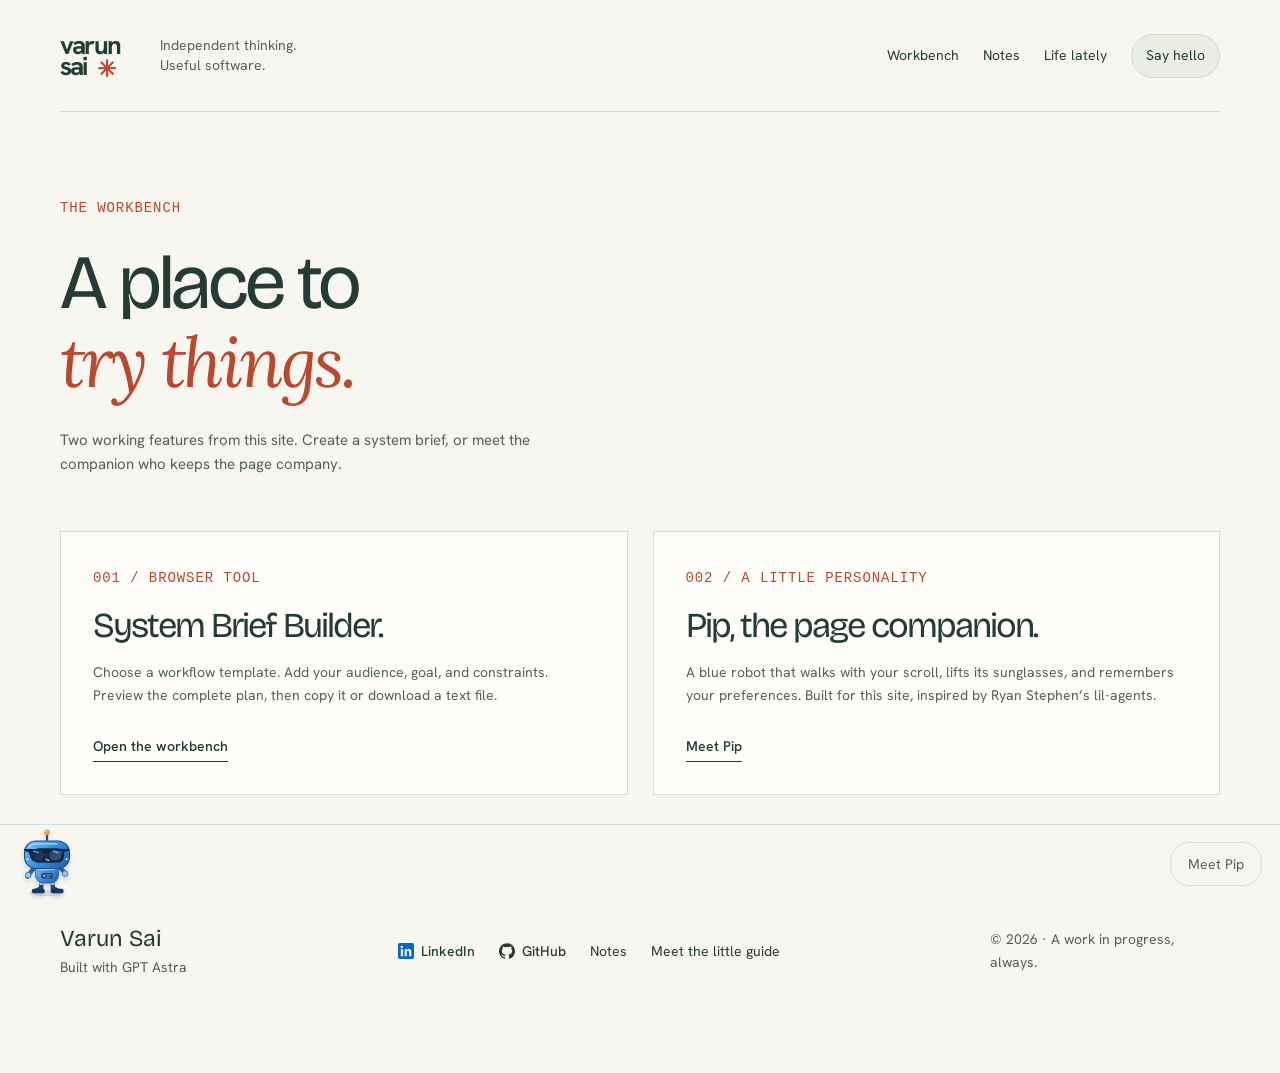
==== commit f8892783: "Rebuild the portfolio around one working tool and a clearer voice The site now leads with what it ca" ====
--- a/builds/index.html
+++ b/builds/index.html
@@ -1,79 +1,18 @@
 <!DOCTYPE html>
 <html lang="en">
-  <head>
-    <meta charset="UTF-8" />
-    <meta name="viewport" content="width=device-width, initial-scale=1.0" />
-    <meta
-      name="description"
-      content="Builds from Varun Sai across cloud, code, experiments, and useful software systems."
-    />
-    <title>Builds | Varun Sai</title>
-    <link rel="preconnect" href="https://fonts.googleapis.com" />
-    <link rel="preconnect" href="https://fonts.gstatic.com" crossorigin />
-    <link
-      href="https://fonts.googleapis.com/css2?family=Instrument+Serif:ital@0;1&amp;family=Manrope:wght@400;500;600;700;800&amp;display=swap"
-      rel="stylesheet"
-    />
-    <link rel="stylesheet" href="../styles.css" />
-  </head>
-  <body>
-    <div class="site-shell">
-      <header class="site-header" data-reveal>
-        <a class="brand" href="../" aria-label="Varun Sai home"><span class="brand-mark">VS</span><span><strong>Varun Sai</strong><small>AI engineer / builder</small></span></a>
-        <nav class="site-nav" aria-label="Primary navigation">
-          <a href="../#work">Work</a>
-          <a href="../notes/">Notes</a>
-          <a href="../debug/">Debug</a>
-          <a class="nav-cta" href="../#hello">Let’s build</a>
-        </nav>
-      </header>
-
-      <main>
-        <section class="page-intro" data-reveal>
-          <p class="eyebrow">/builds · the workbench</p>
-          <h1>What I learned while <span class="serif">building useful software</span>.</h1>
-          <p>
-            This is a build log, not a trophy shelf. A project earns a page when its product decision,
-            technical trade-off, or lesson is useful to carry forward.
-          </p>
-          <div class="note-row">
-            <span class="note-pill">cloud</span>
-            <span class="note-pill">code</span>
-            <span class="note-pill">experiments</span>
-          </div>
-        </section>
-
-        <section class="subpage-layout" data-reveal>
-          <article class="detail-card">
-            <h2>What each story will hold</h2>
-            <p>A build can be small or ambitious. The point is to make the reasoning visible, not to
-            perform expertise.</p>
-            <ul>
-              <li>The first reason I wanted to make it.</li>
-              <li>The part that changed my mind.</li>
-              <li>What I would take into the next attempt.</li>
-            </ul>
-          </article>
-
-          <article class="detail-card">
-            <h3>Nothing is here just to fill a card</h3>
-            <p>
-              Some things will work. Some will not. Both can be useful if the story is honest. This
-              page will grow slowly, one worthwhile explanation at a time.
-            </p>
-            <div class="closing-links">
-              <a href="../notes/">Read the notebook</a>
-              <a href="../">Back home</a>
-            </div>
-          </article>
-        </section>
-      </main>
-
-      <footer class="site-footer">
-        <p>© <span data-year></span> Varun Sai. Useful things should be easy to revisit.</p>
-      </footer>
-    </div>
-
-    <script src="../script.js"></script>
-  </body>
-</html>
+<head>
+  <meta charset="UTF-8"><meta name="viewport" content="width=device-width, initial-scale=1">
+  <meta name="theme-color" content="#f7f6f0">
+  <meta name="description" content="Small interactive experiments by Varun Sai, exploring AI workflows and product decisions.">
+  <meta property="og:title" content="Varun Sai | Built with GPT Astra"><meta property="og:description" content="Product-minded software development & AI engineering. AI workflows, internal tools, and useful interfaces."><meta property="og:type" content="website">
+  <meta property="og:image" content="https://varunsai.in/assets/gallery/desk-robot.jpg">
+  <link rel="icon" href="/assets/favicon.svg" type="image/svg+xml">
+  <link rel="preconnect" href="https://fonts.googleapis.com"><link rel="preconnect" href="https://fonts.gstatic.com" crossorigin>
+  <link href="https://fonts.googleapis.com/css2?family=Bricolage+Grotesque:opsz,wght@12..96,400;12..96,500;12..96,600&family=Hanken+Grotesk:wght@400;500;600;700&family=Lora:ital,wght@1,400;1,500&display=swap" rel="stylesheet">
+  <link rel="stylesheet" href="/styles.css"><script src="/script.js" defer></script>
+<title>Workbench | Varun Sai</title><link rel="canonical" href="https://varunsai.in/builds/"></head><body><a class="skip-link" href="#main">Skip to content</a>
+<header class="site-header wrap">
+  <a class="wordmark" href="/" aria-label="Varun Sai home">varun<br>sai<span>✳</span></a>
+  <span class="header-note">Independent thinking.<br>Useful software.</span>
+  <nav aria-label="Main navigation"><a href="/#workbench">Workbench</a><a href="/notes/">Notes</a><a href="/#life">Life lately</a><a class="nav-contact" href="/#hello">Say hello</a></nav>
+</header><main id="main" class="wrap"><section class="page-intro"><p class="eyebrow">THE WORKBENCH</p><h1>A place to<br><em>try things.</em></h1><p>Two working features from this site. Create a system brief, or meet the companion who keeps the page company.</p></section><div class="archive-list"><article class="archive-card"><span class="eyebrow">001 / BROWSER TOOL</span><h2>System Brief Builder.</h2><p>Choose a workflow template. Add your audience, goal, and constraints. Preview the complete plan, then copy it or download a text file.</p><a class="text-link" href="/#workbench">Open the workbench</a></article><article class="archive-card"><span class="eyebrow">002 / A LITTLE PERSONALITY</span><h2>Pip, the page companion.</h2><p>A blue robot that walks with your scroll, lifts its sunglasses, and remembers your preferences. Built for this site, inspired by Ryan Stephen’s lil-agents.</p><button type="button" class="text-link" data-open-guide>Meet Pip</button></article></div></main><footer class="site-footer wrap"><a class="footer-signature" href="/">Varun Sai<span>Built with GPT Astra</span></a><div class="footer-links"><a class="social-link" href="https://www.linkedin.com/in/varunsaibandi/" target="_blank" rel="noreferrer"><svg class="social-icon linkedin-icon" viewBox="0 0 24 24" aria-hidden="true" focusable="false"><rect width="24" height="24" rx="3" fill="currentColor"/><circle cx="5.8" cy="6" r="1.8" fill="var(--white)"/><path d="M4.2 9.3h3.2v10.5H4.2zM10 9.3h3.1v1.4c.6-1 1.7-1.7 3.2-1.7 3.4 0 3.7 2.2 3.7 5v5.8h-3.2v-5.2c0-1.3 0-2.9-1.8-2.9s-1.9 1.4-1.9 2.8v5.3H10z" fill="var(--white)"/></svg><span>LinkedIn</span></a><a class="social-link" href="https://github.com/JustVarunsai" target="_blank" rel="noreferrer"><svg class="social-icon github-icon" viewBox="0 0 24 24" aria-hidden="true" focusable="false"><path fill="currentColor" d="M12 .297C5.37.297 0 5.67 0 12.297c0 5.303 3.438 9.8 8.205 11.385.6.113.82-.258.82-.577 0-.285-.01-1.04-.015-2.04-3.338.724-4.043-1.61-4.043-1.61-.546-1.387-1.333-1.756-1.333-1.756-1.09-.745.083-.729.083-.729 1.205.084 1.839 1.237 1.839 1.237 1.07 1.835 2.809 1.305 3.495.998.108-.776.418-1.305.762-1.605-2.665-.3-5.467-1.333-5.467-5.931 0-1.31.469-2.381 1.236-3.221-.124-.303-.536-1.524.117-3.176 0 0 1.008-.322 3.301 1.23a11.52 11.52 0 0 1 3.003-.404c1.02.005 2.047.138 3.006.404 2.291-1.552 3.297-1.23 3.297-1.23.653 1.652.242 2.873.118 3.176.77.84 1.235 1.911 1.235 3.221 0 4.61-2.807 5.628-5.479 5.921.43.372.823 1.102.823 2.222 0 1.606-.015 2.898-.015 3.293 0 .322.216.694.825.576C20.565 22.092 24 17.595 24 12.297c0-6.627-5.373-12-12-12"/></svg><span>GitHub</span></a><a href="/notes/">Notes</a><button type="button" data-open-guide>Meet the little guide</button></div><span class="copyright">© <span data-year>2026</span> · A work in progress, always.</span></footer></body></html>
--- a/styles.css
+++ b/styles.css
@@ -1,15 +1,2815 @@
-:root{--paper:#f7f3eb;--paper-deep:#ece4d5;--ink:#18343a;--ink-soft:#53686a;--line:#cfc5b5;--coral:#d95c43;--sun:#efbd4b;--blue:#aecbd3;--moss:#7d9a81;--serif:"Newsreader",Georgia,serif;--sans:"DM Sans",sans-serif;--mono:"DM Mono",monospace}*{box-sizing:border-box}html{scroll-behavior:smooth;background:var(--paper)}body{margin:0;color:var(--ink);background:var(--paper);font-family:var(--sans)}body::before{content:"";position:fixed;z-index:-1;inset:0;opacity:.34;pointer-events:none;background-image:radial-gradient(rgba(24,52,58,.12) .55px,transparent .55px);background-size:7px 7px}.site-shell{width:min(1160px,calc(100% - 3rem));margin:auto}.skip-link{position:fixed;z-index:100;top:1rem;left:1rem;padding:.8rem 1rem;color:#fff;background:var(--ink);transform:translateY(-150%)}.skip-link:focus{transform:none}a{color:inherit;text-decoration:none}button{font:inherit;cursor:pointer}:focus-visible{outline:2px solid var(--coral);outline-offset:4px}.site-header{display:grid;grid-template-columns:1fr auto 1fr;align-items:center;padding:1.4rem 0;border-bottom:1px solid var(--line)}.wordmark{font:700 1.03rem/.78 var(--sans);letter-spacing:-.09em;text-transform:lowercase}.wordmark span{color:var(--coral)}.header-note{margin:0;color:var(--ink-soft);font:400 .59rem/1.35 var(--mono);letter-spacing:.03em;text-transform:uppercase;text-align:center}.site-nav{display:flex;justify-content:flex-end;gap:1.1rem}.site-nav a{font-size:.76rem;font-weight:600}.site-nav a:hover,.underlined-link:hover{color:var(--coral)}.hero{display:grid;grid-template-columns:55px 1fr 350px;gap:3.2rem;align-items:center;min-height:670px;padding:4rem 0}.hero-index{align-self:stretch;display:flex;flex-direction:column;justify-content:space-between;padding:1rem 0;color:var(--ink-soft);font:.62rem var(--mono)}.hero-index i{width:1px;flex:1;margin:1rem auto;background:var(--line)}.eyebrow{margin:0;color:var(--coral);font:500 .65rem/1.4 var(--mono);letter-spacing:.08em;text-transform:uppercase}.hero h1,.section-intro h2,.sound-section h2,.about-section h2,.contact-section h2{margin:.9rem 0 0;font:500 clamp(3.4rem,6.4vw,6.4rem)/.89 var(--serif);letter-spacing:-.075em}.hero h1 em{color:var(--coral);font-style:italic}.hero-intro{max-width:34rem;margin:1.6rem 0 0;color:var(--ink-soft);font-size:1.03rem;line-height:1.7}.solid-link{display:inline-flex;align-items:center;justify-content:center;gap:.7rem;margin-top:2rem;padding:.83rem 1rem;color:#fff;background:var(--ink);border:1px solid var(--ink);font-size:.78rem;font-weight:700;transition:background .2s,color .2s,transform .2s}.solid-link:hover{color:var(--ink);background:transparent;transform:translateY(-2px)}.hero-card{position:relative;min-height:365px;padding:1.2rem 1.3rem;transform:rotate(2.5deg);border:1px solid #d8a990;background:#f4d8be;box-shadow:12px 14px 0 rgba(24,52,58,.12)}.hero-card::after{content:"";position:absolute;right:-.65rem;bottom:-.65rem;width:100%;height:100%;z-index:-1;border:1px solid var(--line);background:#fffaf0}.hero-card-top{display:flex;justify-content:space-between;color:#8b5949;font:.57rem var(--mono)}.scribble{margin:4.6rem 0 0;color:#5f352d;font:500 2.1rem/1.02 var(--serif);letter-spacing:-.05em}.paper-clip{position:absolute;top:-1.4rem;right:2.3rem;width:1.1rem;height:3.8rem;border:3px solid #a3a39d;border-bottom:0;border-radius:1rem 1rem 0 0;transform:rotate(15deg)}.hero-card-foot{position:absolute;right:1.3rem;bottom:1.2rem;left:1.3rem;margin:0;color:#855d50;font:.65rem/1.4 var(--mono)}.welcome-note{display:grid;grid-template-columns:auto 1fr auto;gap:1.2rem;align-items:center;margin:0 -1.5rem;padding:1.15rem 1.5rem;border-block:1px solid var(--line);background:#fffaf2}.welcome-note p{max-width:37rem;margin:0;font:500 clamp(1.1rem,2vw,1.55rem)/1.2 var(--serif)}.note-stamp{display:grid;place-items:center;width:2.1rem;height:2.1rem;color:#fff;background:var(--coral);border-radius:50%;font:.65rem var(--mono)}.note-date{color:var(--ink-soft);font:.59rem var(--mono)}.notes-section,.photo-section,.sound-section,.about-section{margin-top:8rem;scroll-margin-top:2rem}.section-intro{max-width:42rem}.section-intro h2,.sound-section h2,.about-section h2,.contact-section h2{font-size:clamp(2.7rem,4.9vw,4.8rem);line-height:.93}.note-layout{display:grid;grid-template-columns:1.3fr .7fr;gap:1rem;margin-top:2.2rem}.feature-note{padding:2.2rem;border:1px solid var(--ink);background:#fffdf8}.note-number{margin:0;color:var(--coral);font:.62rem var(--mono)}.feature-note h3{max-width:17ch;margin:3.8rem 0 1.2rem;font:500 clamp(2rem,3.3vw,3.4rem)/.96 var(--serif);letter-spacing:-.04em}.feature-note>p:not(.note-number){max-width:38rem;color:var(--ink-soft);line-height:1.7}.underlined-link{display:inline-block;margin-top:1.5rem;padding-bottom:.2rem;border-bottom:1px solid currentColor;font-size:.78rem;font-weight:700}.note-aside{display:grid;gap:1rem}.small-note{display:flex;min-height:190px;flex-direction:column;justify-content:space-between;padding:1.4rem;border:1px solid var(--line)}.small-note p{max-width:16ch;margin:0;font:500 1.7rem/1.04 var(--serif)}.small-note span{font:.6rem var(--mono)}.small-note-yellow{background:#f2c967}.small-note-blue{background:var(--blue)}.sidekick-section{display:grid;grid-template-columns:auto 1fr auto;gap:1rem;align-items:center;margin-top:2.2rem;padding:1rem;border-block:1px solid var(--line)}.sidekick-mark{display:grid;grid-template-columns:repeat(2,7px);gap:4px;width:2rem;height:2rem;place-content:center;border-radius:50%;background:var(--ink)}.sidekick-mark span{width:7px;height:7px;border-radius:50%;background:var(--sun)}.sidekick-thought{margin:.3rem 0 0;font:500 1rem var(--serif)}.thought-button{padding:0;color:var(--ink);border:0;border-bottom:1px solid var(--ink);background:none;font-size:.72rem;font-weight:700}.photo-section{display:grid;grid-template-columns:.72fr 1.28fr;gap:3rem;align-items:end}.photo-heading h2{max-width:7ch}.photo-heading>p:not(.eyebrow){max-width:20rem;color:var(--ink-soft);line-height:1.6}.photo-board{display:grid;grid-template-columns:.8fr 1.15fr .8fr;gap:1rem}.photo-frame{position:relative;margin:0;padding:.55rem .55rem 2.7rem;border:1px solid var(--line);background:#fffdf8;box-shadow:5px 5px 0 rgba(24,52,58,.08)}.photo-frame-one{transform:rotate(-3deg);margin-bottom:1.8rem}.photo-frame-three{transform:rotate(2.2deg);margin-bottom:2.3rem}.photo-placeholder{display:grid;min-height:250px;place-items:center;border:1px dashed #b4a898}.photo-placeholder span{font:500 4rem var(--serif)}.photo-placeholder.one{background:#f5dabf;color:var(--coral)}.photo-placeholder.two{min-height:310px;background:#b7d1cd;color:#fff}.photo-placeholder.three{background:#e2cfdd;color:#775572}.photo-frame figcaption{position:absolute;right:.55rem;bottom:.82rem;left:.55rem;display:flex;justify-content:space-between;color:var(--ink);font:.58rem var(--mono);text-transform:uppercase}.photo-frame figcaption span{color:var(--coral)}.photo-frame figcaption em{color:var(--ink-soft);font-style:normal}.photo-instruction{grid-column:1/-1;margin:0;color:var(--ink-soft);font:.68rem var(--mono)}.photo-instruction code{color:var(--coral)}.sound-section{display:grid;grid-template-columns:.78fr 1.22fr;gap:3rem;align-items:center;padding:2.5rem;border:1px solid var(--ink);background:#edf1e9}.sound-copy>p:not(.eyebrow){color:var(--ink-soft);line-height:1.6}.record-sleeve{position:relative;display:flex;min-height:260px;align-items:flex-start;justify-content:space-between;overflow:hidden;padding:1.4rem;background:#d5634a;color:#fff}.sleeve-label{position:relative;z-index:2;display:grid;gap:.65rem;max-width:13rem}.sleeve-label span,.sleeve-label small{font:.59rem/1.35 var(--mono);letter-spacing:.04em}.sleeve-label strong{font:500 1.75rem/.98 var(--serif)}.record-disc{position:absolute;right:-2.6rem;bottom:-5.3rem;width:18rem;height:18rem;border:10px solid #18343a;border-radius:50%;background:repeating-radial-gradient(circle,#1d3d42 0 2px,#153137 3px 5px);box-shadow:inset 0 0 0 1px #57747a}.record-disc i{position:absolute;top:50%;left:50%;width:2.4rem;height:2.4rem;border-radius:50%;background:var(--sun);transform:translate(-50%,-50%)}.play-song{position:absolute;z-index:3;bottom:1.4rem;left:1.4rem;padding:.75rem .9rem;color:var(--ink);border:1px solid var(--ink);background:#fffaf1;font-size:.72rem;font-weight:700}.play-song:hover{color:#fff;background:var(--ink)}.spotify-mount{grid-column:1/-1}.spotify-mount iframe{width:100%;height:152px;border:0;margin-top:-1rem}.about-section{display:grid;grid-template-columns:auto 1fr .8fr;gap:3rem;align-items:start;padding:2rem 0;border-top:1px solid var(--line)}.about-mark{display:grid;place-items:center;width:4rem;height:4rem;color:#fff;background:var(--moss);font:500 1.1rem var(--serif)}.about-section h2{max-width:12ch}.about-body{padding-top:1.5rem;color:var(--ink-soft);line-height:1.7}.about-body p{margin:0 0 1rem}.contact-section{margin:8rem 0 2rem;padding:3.2rem 0;border-top:4px solid var(--coral);border-bottom:1px solid var(--line)}.contact-section h2{font-size:clamp(3rem,5.4vw,5.2rem)}.contact-section>p:not(.eyebrow){max-width:30rem;color:var(--ink-soft);line-height:1.7}.contact-actions{display:flex;align-items:center;gap:1.2rem}.contact-actions .underlined-link{margin-top:2rem}.site-footer{display:flex;justify-content:space-between;padding:1.2rem 0 2rem;color:var(--ink-soft);font:.59rem var(--mono)}
-/* A full-width snap shelf gives the personal images one shared narrative instead of five disconnected cards. */
-.photo-section{display:block}.photo-heading{max-width:32rem}.gallery-wrap{margin-top:2.1rem}.gallery-guide{display:flex;justify-content:space-between;margin:0 0 .7rem;color:var(--ink-soft);font:.6rem var(--mono);letter-spacing:.04em;text-transform:uppercase}.gallery-story{position:relative}.photo-board{display:flex;gap:1rem;max-width:none;overflow-x:auto;padding:.45rem max(.45rem,calc((100vw - min(1160px,calc(100vw - 3rem)))/2)) 1.2rem .45rem;scroll-snap-type:x mandatory;scroll-padding-left:.45rem;scrollbar-color:var(--coral) var(--paper-deep);scrollbar-width:thin}.photo-frame,.photo-frame-one,.photo-frame-three{flex:0 0 min(68%,760px);min-height:0;margin:0;transform:none;scroll-snap-align:start;scroll-snap-stop:always;transition:transform 260ms ease,box-shadow 260ms ease}.photo-frame:hover{transform:translateY(-5px);box-shadow:8px 10px 0 rgba(24,52,58,.12)}.photo-frame img,.photo-frame-two img{width:100%;height:480px;min-height:0;object-fit:cover}.portrait-frame img{object-position:center 26%}.photo-frame figcaption{position:static;margin-top:.8rem}.gallery-hit{position:absolute;z-index:3;top:0;bottom:1.2rem;width:14%;padding:0;border:0;background:transparent}.gallery-hit:hover{background:linear-gradient(90deg,rgba(247,243,235,.28),transparent)}.gallery-hit:focus-visible{outline-offset:-5px}.gallery-hit-prev{left:0}.gallery-hit-next{right:0}.gallery-hit-next:hover{background:linear-gradient(270deg,rgba(247,243,235,.28),transparent)}.photo-instruction{display:none}@media(prefers-reduced-motion:no-preference){.motion-ready [data-motion].is-in-view{animation:scroll-rise 650ms cubic-bezier(.22,.8,.2,1) both}.motion-ready [data-motion="slide-left"].is-in-view{animation-name:scroll-left}.motion-ready [data-motion="slide-right"].is-in-view{animation-name:scroll-right}}@keyframes scroll-rise{from{opacity:.68;transform:translateY(16px)}to{opacity:1;transform:translateY(0)}}@keyframes scroll-left{from{opacity:.68;transform:translateX(-18px)}to{opacity:1;transform:translateX(0)}}@keyframes scroll-right{from{opacity:.68;transform:translateX(18px)}to{opacity:1;transform:translateX(0)}}
-/* Archive pages share the light, readable base. */.page-intro,.error-panel{margin-top:4rem;padding:3rem;border:1px solid var(--line);background:#fffdf8}.page-intro h1,.error-panel h1{max-width:13ch;margin:.7rem 0 0;font:500 clamp(3rem,5.7vw,5.6rem)/.92 var(--serif);letter-spacing:-.065em}.page-intro .serif,.error-panel .serif{color:var(--coral);font-style:italic}.page-intro p,.detail-card p,.detail-card li,.closing-panel p{color:var(--ink-soft);line-height:1.7}.note-row,.closing-links{display:flex;flex-wrap:wrap;gap:.5rem;margin-top:1.3rem}.note-pill{padding:.4rem .55rem;border:1px solid var(--line);font:.58rem var(--mono);color:var(--coral)}.subpage-layout,.service-grid{display:grid;grid-template-columns:1.1fr .9fr;gap:1rem;margin-top:1rem}.detail-card,.manifesto,.perspective-card,.path-card,.closing-panel,.panel-card{padding:1.5rem;border:1px solid var(--line);background:#fffdf8}.detail-card h2,.detail-card h3,.perspective-card h3,.path-card h3{margin:0;font:500 1.8rem/1 var(--serif)}.detail-card ul{padding-left:1.2rem}.detail-card li+li{margin-top:.6rem}.closing-links a,.inline-link{color:var(--coral);font-weight:700}.reveal{opacity:1;transform:none;filter:none}.brand{display:flex;align-items:center;gap:.7rem}.brand-mark{display:grid;place-items:center;width:2.3rem;height:2.3rem;color:#fff;background:var(--ink);font:.7rem var(--mono)}.brand strong,.brand small{display:block}.brand small{color:var(--ink-soft);font:.58rem var(--mono)}
-@media(max-width:800px){.site-shell{width:min(100% - 1.5rem,1160px)}.site-header{grid-template-columns:1fr auto;gap:1rem}.header-note{display:none}.hero{grid-template-columns:1fr;gap:2rem;min-height:0;padding:3.7rem 0}.hero-index{display:none}.hero-card{width:min(100%,340px);justify-self:end}.note-layout,.sound-section{grid-template-columns:1fr}.photo-section{grid-template-columns:1fr;gap:2rem}.photo-board{max-width:680px}.about-section{grid-template-columns:auto 1fr;gap:1.5rem}.about-body{grid-column:2}.subpage-layout,.service-grid{grid-template-columns:1fr}}@media(max-width:520px){.site-nav{gap:.75rem}.site-nav a{font-size:.68rem}.hero h1{font-size:clamp(3.35rem,15vw,4.7rem)}.hero-intro{font-size:.95rem}.hero-card{justify-self:center;min-height:300px}.scribble{margin-top:3.5rem;font-size:1.8rem}.welcome-note{grid-template-columns:auto 1fr;margin:0 -.75rem;padding:1rem .75rem}.note-date{display:none}.notes-section,.photo-section,.sound-section,.about-section,.contact-section{margin-top:5rem}.feature-note{padding:1.4rem}.feature-note h3{margin-top:2.5rem}.note-aside{grid-template-columns:1fr 1fr}.small-note{min-height:155px;padding:1rem}.small-note p{font-size:1.35rem}.sidekick-section{grid-template-columns:auto 1fr}.thought-button{grid-column:2;justify-self:start}.photo-board{grid-template-columns:1fr;gap:1.5rem}.photo-frame-one,.photo-frame-three{margin-bottom:0}.photo-placeholder,.photo-placeholder.two{min-height:240px}.sound-section{padding:1.3rem}.about-section{grid-template-columns:auto 1fr}.about-section h2{font-size:2.6rem}.about-body{grid-column:1/-1;padding-top:0}.contact-section{padding-top:2rem}.site-footer{gap:1rem;font-size:.53rem}.page-intro,.error-panel{margin-top:2rem;padding:1.4rem}.page-intro h1,.error-panel h1{font-size:clamp(2.8rem,13vw,4.1rem)}}
-
-body{overflow-x:clip}
-.photo-frame,.photo-frame-one,.photo-frame-three{display:flex;flex-direction:column;aspect-ratio:3 / 4}.photo-frame img,.photo-frame-two img{flex:1 1 auto;min-height:0;height:auto;object-fit:cover}.photo-frame figcaption{flex:none}
-.paper-clip{position:absolute;top:-1rem;right:1.75rem;width:3.25rem;height:3.25rem;border:0;fill:none;stroke:#93958e;stroke-width:1.55;stroke-linecap:round;stroke-linejoin:round;transform:rotate(12deg)}
-.agent-dock{width:2.9rem;height:2.9rem;padding:.4rem;border-radius:50%;transition:width 180ms ease,border-radius 180ms ease}.agent-dock p{position:absolute;bottom:0;left:3.35rem;min-width:220px;padding:.62rem .72rem;opacity:0;pointer-events:none;border:1px solid var(--ink);background:#fffdf8;box-shadow:3px 3px 0 rgba(24,52,58,.12);transition:opacity 160ms ease}.agent-dock button{position:absolute;inset:0;z-index:2;opacity:0}.agent-dock:hover,.agent-dock:focus-within{width:auto;border-radius:0}.agent-dock:hover p,.agent-dock:focus-within p{opacity:1;pointer-events:auto}
-@media(max-width:800px){.photo-board{max-width:none}.photo-frame,.photo-frame-one,.photo-frame-three{flex-basis:68vw}.photo-frame img,.photo-frame-two img{height:420px}}
-@media(max-width:520px){.photo-board{gap:.8rem;padding-left:.2rem;padding-right:1rem}.photo-frame,.photo-frame-one,.photo-frame-three{flex-basis:74vw}.photo-frame img,.photo-frame-two img{height:390px}.gallery-guide{padding:0 .2rem}}
-@media(max-width:520px){.record-disc{right:0}.photo-frame-one,.photo-frame-three{transform:none}}
-/* Interaction refinements: readable thought card, real image frames, and unobtrusive persistent controls. */
-.sidekick-section{grid-template-columns:auto minmax(0,1fr) auto;padding:1.15rem 1.3rem;border:1px solid var(--line);background:#fffaf2}.sidekick-mark{grid-template-columns:repeat(2,8px);width:2.5rem;height:2.5rem}.sidekick-mark span{width:8px;height:8px}.sidekick-copy{max-width:48rem}.sidekick-thought{margin:.42rem 0 0;font:500 clamp(1.12rem,2vw,1.45rem)/1.15 var(--serif);letter-spacing:-.02em}.thought-button{padding:.55rem .7rem;border:1px solid var(--ink);background:transparent;white-space:nowrap}.thought-button:hover{color:#fff;background:var(--ink)}.photo-frame img{display:block;width:100%;min-height:250px;object-fit:cover;filter:saturate(.88) contrast(.96)}.photo-frame-two img{min-height:310px}.photo-frame figcaption{gap:.5rem}.photo-frame figcaption em{text-align:right}.record-disc{will-change:transform;transform-origin:50% 50%}.record-disc.is-spinning{animation:record-spin 2.8s linear infinite}.agent-dock{position:fixed;z-index:30;bottom:1.15rem;left:1.15rem;display:flex;align-items:center;gap:.7rem;max-width:310px;padding:.65rem .72rem;border:1px solid var(--ink);background:#fffdf8;box-shadow:4px 4px 0 rgba(24,52,58,.14)}.agent-orb{position:relative;display:flex;gap:3px;align-items:center;justify-content:center;flex:none;width:1.7rem;height:1.7rem;border-radius:50%;background:var(--ink)}.agent-orb i{width:4px;height:4px;border-radius:50%;background:var(--sun);animation:agent-blip 1.4s ease-in-out infinite}.agent-orb i:nth-child(2){animation-delay:.16s}.agent-orb i:nth-child(3){animation-delay:.32s}.agent-dock p{margin:0;font:500 .66rem/1.35 var(--mono)}.agent-dock button{padding:.2rem;color:var(--ink);border:0;background:transparent;font-size:1rem}.player-dock{position:fixed;z-index:31;right:1.15rem;bottom:1.15rem;width:min(360px,calc(100vw - 2.3rem));border:1px solid var(--ink);background:#fffdf8;box-shadow:4px 4px 0 rgba(24,52,58,.14)}.player-dock-head{display:flex;align-items:center;justify-content:space-between;gap:1rem;padding:.55rem .75rem;border-bottom:1px solid var(--line);font:.6rem var(--mono)}.player-dock-head span{display:flex;align-items:center;gap:.35rem}.player-dock-head i{width:.43rem;height:.43rem;border-radius:50%;background:var(--coral);animation:agent-blip 1.2s ease-in-out infinite}.player-dock-head button{padding:0;border:0;background:transparent;font-size:1.15rem}.spotify-mount iframe{display:block;width:100%;height:152px;border:0;margin:0}.player-dock.is-minimized{width:auto}.player-dock.is-minimized .player-dock-head,.player-dock.is-minimized .spotify-mount{display:none}.player-restore{display:grid;place-items:center;width:2.7rem;height:2.7rem;color:#fff;border:0;background:var(--coral);font-size:1rem}@keyframes record-spin{to{transform:rotate(360deg)}}@keyframes agent-blip{0%,100%{opacity:.32;transform:translateY(0)}50%{opacity:1;transform:translateY(-2px)}}@media(max-width:520px){.sidekick-section{grid-template-columns:auto 1fr}.thought-button{grid-column:2;justify-self:start}.photo-frame img,.photo-frame-two img{min-height:240px}.agent-dock{bottom:.7rem;left:.7rem;max-width:245px}.agent-dock p{font-size:.56rem}.player-dock{right:.7rem;bottom:3.8rem;width:min(320px,calc(100vw - 1.4rem))}}
+:root {
+  --paper:#f7f6f0;
+  --white:#fffefa;
+  --ink:#253b35;
+  --muted:#536259;
+  --orange:#b9482e;
+  --line:#d9ddd2;
+  --green:#e9ede3;
+  --peach:#f3e7d7;
+  --display:'Bricolage Grotesque',sans-serif;
+  --serif:'Lora',Georgia,serif;
+  --sans:'Hanken Grotesk',sans-serif;
+  --mono:'SFMono-Regular',Consolas,monospace;
+}
+
+* {
+  box-sizing:border-box;
+}
+
+html {
+  scroll-behavior:smooth;
+  scroll-padding-top:36px;
+}
+
+body {
+  margin:0;
+  background:var(--paper);
+  color:var(--ink);
+  font-family:var(--sans);
+  font-size:15px;
+  line-height:1.6;
+  -webkit-font-smoothing:antialiased;
+}
+
+body:has(dialog[open]) {
+  overflow:hidden;
+}
+
+button,input,textarea {
+  font:inherit;
+}
+
+button,a {
+  -webkit-tap-highlight-color:transparent;
+}
+
+button {
+  color:inherit;
+  cursor:pointer;
+}
+
+button {
+  background:none;
+}
+
+a {
+  color:inherit;
+  text-decoration:none;
+}
+
+a,button,input,textarea,summary {
+  touch-action:manipulation;
+}
+
+button {
+  border:0;
+}
+
+button:disabled {
+  cursor:default;
+}
+
+button:focus-visible,a:focus-visible,input:focus-visible,textarea:focus-visible,summary:focus-visible {
+  outline:2px solid var(--orange);
+  outline-offset:5px;
+}
+
+a:hover {
+  color:var(--orange);
+}
+
+img {
+  display:block;
+  width:100%;
+  object-fit:cover;
+}
+
+figure,p,h1,h2,h3,h4 {
+  margin:0;
+}
+
+em {
+  font-weight:400;
+}
+
+::selection {
+  background:#edcdbb;
+  color:var(--ink);
+}
+
+[hidden] {
+  display:none!important;
+}
+
+.wrap {
+  width:min(1160px,calc(100% - 96px));
+  margin-inline:auto;
+}
+
+.mono,.eyebrow,.note-category {
+  font-family:var(--mono);
+  font-size:14px;
+  font-weight:400;
+  letter-spacing:.065em;
+}
+
+.eyebrow {
+  color:var(--orange);
+  text-transform:uppercase;
+}
+
+.muted {
+  color:var(--muted);
+}
+
+.skip-link {
+  position:fixed;
+  top:-100px;
+  left:20px;
+  background:var(--ink);
+  color:white;
+  padding:12px;
+  z-index:100;
+}
+
+.skip-link:focus {
+  top:12px;
+}
+
+.site-header {
+  min-height:112px;
+  display:flex;
+  align-items:center;
+  gap:68px;
+  border-bottom:1px solid var(--line);
+}
+
+.wordmark {
+  font-size:26px;
+  line-height:.78;
+  font-weight:700;
+  letter-spacing:-1.8px;
+  position:relative;
+  padding-block:12px;
+}
+
+.wordmark span {
+  color:var(--orange);
+  font-size:23px;
+  position:absolute;
+  left:37px;
+  bottom:9px;
+}
+
+.header-note {
+  font-family:var(--mono);
+  font-size:14px;
+  line-height:1.5;
+  color:var(--muted);
+}
+
+nav {
+  display:flex;
+  align-items:center;
+  gap:32px;
+  margin-left:auto;
+  font-size:14px;
+}
+
+nav .nav-contact {
+  border-bottom:1px solid var(--ink);
+  padding-block:6px;
+}
+
+.nav-contact span {
+  margin-left:12px;
+}
+
+.hero {
+  display:grid;
+  grid-template-columns:1.25fr 1fr;
+  align-items:center;
+  min-height:660px;
+  gap:36px;
+  padding-block:88px 80px;
+}
+
+.hero .eyebrow {
+  display:flex;
+  align-items:center;
+  gap:9px;
+  font-size:14px;
+  letter-spacing:.055em;
+}
+
+.tiny-spark {
+  font-size:18px;
+  line-height:1;
+}
+
+.hero h1 {
+  font-family:var(--display);
+  font-weight:400;
+  font-size:clamp(62px,5.8vw,84px);
+  line-height:1.01;
+  letter-spacing:-4.5px;
+  margin-top:28px;
+}
+
+.hero h1 em {
+  color:var(--orange);
+}
+
+.hero-intro {
+  font-size:15px;
+  line-height:1.8;
+  max-width:385px;
+  margin-top:25px;
+  color:var(--muted);
+}
+
+.hero-actions {
+  display:flex;
+  align-items:center;
+  gap:28px;
+  margin-top:32px;
+}
+
+.button {
+  display:inline-flex;
+  justify-content:center;
+  align-items:center;
+  gap:28px;
+  padding:14px 20px;
+  font-size:14px;
+  min-height:48px;
+}
+
+.primary {
+  background:var(--ink);
+  color:var(--white);
+  border:1px solid var(--ink);
+  transition:background .2s,transform .2s;
+}
+
+.primary:hover {
+  background:#3c5141;
+  color:white;
+  transform:translateY(-2px);
+}
+
+.text-link {
+  font-size:14px;
+  font-weight:550;
+  display:inline-flex;
+  gap:16px;
+  align-items:center;
+  border-bottom:1px solid currentColor;
+  padding:4px 0;
+  line-height:1.6;
+  width:fit-content;
+}
+
+.text-link:hover {
+  color:var(--orange);
+}
+
+.hero-footnote {
+  font-family:var(--mono);
+  font-size:14px;
+  color:var(--muted);
+  margin-top:34px;
+  display:flex;
+  gap:9px;
+  align-items:center;
+}
+
+.status-dot {
+  display:inline-block;
+  width:6px;
+  height:6px;
+  border-radius:50%;
+  background:#687956;
+  flex-shrink:0;
+}
+
+.hero-still-life {
+  position:relative;
+  height:470px;
+  margin-left:8px;
+}
+
+.desk-print {
+  position:absolute;
+  width:275px;
+  padding:10px 10px 16px;
+  background:#fffdf8;
+  top:34px;
+  right:14px;
+  transform:rotate(6deg);
+  box-shadow:0 3px 5px #27332413,0 15px 24px #2733240d;
+}
+
+.desk-print:before {
+  content:'';
+  position:absolute;
+  top:-12px;
+  left:37%;
+  width:85px;
+  height:27px;
+  background:#e0d5b9a8;
+  transform:rotate(-3deg);
+  z-index:2;
+}
+
+.desk-print img {
+  height:310px;
+  object-position:50% 76%;
+}
+
+.desk-print figcaption {
+  display:flex;
+  justify-content:space-between;
+  font-family:var(--mono);
+  font-size:14px;
+  margin-top:13px;
+  color:var(--muted);
+}
+
+.portrait-print {
+  position:absolute;
+  bottom:27px;
+  left:9px;
+  width:185px;
+  background:white;
+  padding:8px 8px 12px;
+  transform:rotate(-9deg);
+  box-shadow:0 3px 4px #27332418,0 10px 24px #27332412;
+  transition:transform .3s;
+}
+
+.portrait-print:hover {
+  transform:rotate(-4deg) translateY(-5px);
+}
+
+.portrait-print img {
+  height:190px;
+  object-position:50% 42%;
+}
+
+.portrait-print figcaption {
+  font-family:var(--display);
+  font-size:15px;
+  margin-top:10px;
+  display:flex;
+  justify-content:space-between;
+}
+
+.portrait-print figcaption span {
+  color:var(--orange);
+}
+
+.orbit-stamp {
+  position:absolute;
+  left:1px;
+  top:12px;
+  border:1px solid #bdc4b0;
+  border-radius:50%;
+  width:104px;
+  height:104px;
+  font-family:var(--mono);
+  font-size:14px;
+  text-align:center;
+  line-height:1.6;
+  padding-top:19px;
+  transform:rotate(-17deg);
+  color:#6f785f;
+}
+
+.orbit-stamp span {
+  font-size:26px;
+  line-height:1.2;
+}
+
+.hand-note {
+  position:absolute;
+  right:9px;
+  bottom:6px;
+  font-family:var(--display);
+  font-style:italic;
+  font-size:17px;
+  line-height:1.3;
+  transform:rotate(3deg);
+  color:#747464;
+}
+
+.intro-strip {
+  display:flex;
+  align-items:center;
+  justify-content:space-between;
+  gap:24px;
+  padding:28px 0;
+  border-block:1px solid var(--line);
+}
+
+.intro-strip .mono {
+  color:var(--muted);
+  font-size:14px;
+  max-width:205px;
+}
+
+.intro-strip p {
+  font-family:var(--display);
+  font-size:22px;
+  line-height:1.15;
+  margin-right:10%;
+}
+
+.intro-strip>a {
+  font-family:var(--mono);
+  font-size:14px;
+  width:42px;
+  height:42px;
+  display:grid;
+  place-items:center;
+  border:1px solid var(--line);
+  border-radius:50%;
+}
+
+.section {
+  padding-top:105px;
+}
+
+.section-top {
+  display:flex;
+  justify-content:space-between;
+  align-items:center;
+  gap:20px;
+  margin-bottom:28px;
+}
+
+.section-top .text-link {
+  font-size:14px;
+}
+
+.section-heading {
+  display:flex;
+  align-items:flex-end;
+  justify-content:space-between;
+  gap:32px;
+  margin-bottom:38px;
+}
+
+h2 {
+  font-family:var(--display);
+  font-weight:400;
+  font-size:clamp(38px,4.2vw,56px);
+  line-height:1.03;
+  letter-spacing:-2px;
+}
+
+.section-heading p {
+  font-size:14px;
+  color:var(--muted);
+  line-height:1.8;
+  width:290px;
+  padding-bottom:4px;
+}
+
+.workbench {
+  display:grid;
+  grid-template-columns:32% 68%;
+  border:1px solid #cdd4c3;
+  border-radius:5px;
+  overflow:hidden;
+  background:var(--white);
+}
+
+.bench-sidebar {
+  background:var(--green);
+  padding:32px;
+  display:flex;
+  flex-direction:column;
+  align-items:flex-start;
+  border-right:1px solid #cdd4c3;
+}
+
+.bench-sidebar>.mono {
+  font-size:14px;
+  color:#68745e;
+}
+
+.bench-sidebar h3 {
+  font-family:var(--display);
+  font-weight:400;
+  font-size:33px;
+  line-height:1.05;
+  letter-spacing:-.9px;
+  margin:34px 0 13px;
+}
+
+.bench-sidebar>p {
+  font-size:14px;
+  max-width:205px;
+  color:var(--muted);
+}
+
+.scenario-list {
+  width:100%;
+  margin-block:28px 30px;
+  display:grid;
+  gap:7px;
+}
+
+.scenario-list button {
+  display:flex;
+  align-items:center;
+  gap:13px;
+  font-size:14px;
+  padding:13px 12px;
+  border:1px solid transparent;
+  border-radius:3px;
+  text-align:left;
+  transition:background .2s;
+}
+
+.scenario-list button>span:first-child {
+  font-family:var(--mono);
+  font-size:14px;
+  color:var(--muted);
+}
+
+.scenario-list button[aria-pressed=true] {
+  background:#fffef9;
+  border-color:#d4d9cb;
+  box-shadow:0 2px 2px #27332405;
+}
+
+.scenario-list button:hover {
+  background:#ffffff80;
+}
+
+.bench-label {
+  font-family:var(--mono);
+  font-size:14px;
+  color:var(--muted);
+  display:flex;
+  align-items:center;
+  gap:8px;
+  margin-top:auto;
+}
+
+.bench-main {
+  padding:28px 34px;
+}
+
+.bench-toolbar {
+  display:flex;
+  justify-content:space-between;
+  gap:12px;
+  align-items:center;
+}
+
+.bench-toolbar .mono {
+  font-size:14px;
+  color:var(--muted);
+}
+
+.prototype-tag {
+  font-size:14px;
+  background:#f4eee3;
+  padding:4px 8px;
+  border-radius:3px;
+  color:#7d6749;
+  white-space:nowrap;
+}
+
+.bench-main h4 {
+  font-family:var(--display);
+  font-size:28px;
+  font-weight:400;
+  letter-spacing:-.6px;
+  margin-top:28px;
+  line-height:1.2;
+}
+
+.bench-main>p:not(.bench-footnote):not(.local-note) {
+  font-size:14px;
+  color:var(--muted);
+  margin-top:8px;
+  max-width:420px;
+}
+
+.flow {
+  display:flex;
+  align-items:center;
+  gap:14px;
+  margin-top:28px;
+}
+
+.flow button {
+  display:flex;
+  flex-direction:column;
+  align-items:flex-start;
+  position:relative;
+  flex:1;
+  border:1px solid var(--line);
+  background:#f9faf5;
+  padding:12px 15px;
+  min-width:0;
+  text-align:left;
+  gap:7px;
+  font-size:14px;
+  border-radius:3px;
+  transition:background .2s,border-color .2s;
+}
+
+.flow button[aria-pressed=true] {
+  background:#f5e9d9;
+  border-color:#bd9c78;
+}
+
+.flow button:hover {
+  border-color:var(--orange);
+}
+
+.step-symbol {
+  font-size:23px;
+  color:#7b805f;
+  line-height:1.2;
+}
+
+.flow small {
+  position:absolute;
+  top:12px;
+  right:12px;
+  font-family:var(--mono);
+  font-size:14px;
+  color:var(--muted);
+}
+
+.flow-arrow {
+  color:#a4af9e;
+}
+
+.step-detail {
+  margin-top:21px;
+  min-height:99px;
+  border-left:2px solid #bd9c78;
+  padding:2px 0 2px 14px;
+}
+
+.step-detail .mono {
+  font-size:14px;
+  color:#8e633d;
+}
+
+.step-detail p {
+  font-size:14px;
+  color:var(--muted);
+  line-height:1.7;
+  margin-top:6px;
+  max-width:460px;
+}
+
+.bench-controls {
+  display:flex;
+  justify-content:space-between;
+  gap:15px;
+  align-items:center;
+  border-top:1px solid var(--line);
+  padding-top:17px;
+  margin-top:8px;
+}
+
+.approval-toggle {
+  font-size:14px;
+  display:flex;
+  align-items:center;
+  gap:8px;
+  cursor:pointer;
+  position:relative;
+  min-height:32px;
+}
+
+.approval-toggle input {
+  z-index:1;
+  width:30px;
+  height:18px;
+  margin:0;
+  opacity:0;
+  position:absolute;
+  left:0;
+}
+
+.approval-toggle input:focus-visible+.switch {
+  outline:2px solid var(--orange);
+  outline-offset:4px;
+}
+
+.switch {
+  width:28px;
+  height:16px;
+  background:#9c9f93;
+  border-radius:20px;
+  position:relative;
+  transition:background .2s;
+  flex-shrink:0;
+}
+
+.switch:after {
+  content:'';
+  position:absolute;
+  top:3px;
+  left:3px;
+  width:10px;
+  height:10px;
+  background:white;
+  border-radius:50%;
+  transition:transform .2s;
+}
+
+.approval-toggle input:checked+.switch {
+  background:#647653;
+}
+
+.approval-toggle input:checked+.switch:after {
+  transform:translateX(12px);
+}
+
+.bench-controls .text-link {
+  font-size:14px;
+}
+
+.bench-footnote {
+  font-size:14px;
+  color:var(--muted);
+  margin-top:7px;
+}
+
+.local-note {
+  font-size:14px;
+  color:var(--muted);
+  margin-top:19px;
+}
+
+.brief-editor {
+  margin-top:14px;
+  border-top:1px dashed var(--line);
+  padding-top:10px;
+}
+
+.brief-editor:not([open]) {
+  display:none;
+}
+
+.brief-editor summary {
+  cursor:pointer;
+  font-size:14px;
+  margin-bottom:12px;
+}
+
+.brief-editor label {
+  font-size:14px;
+  display:block;
+  margin-bottom:6px;
+}
+
+textarea {
+  width:100%;
+  resize:vertical;
+  background:var(--paper);
+  border:1px solid var(--line);
+  border-radius:2px;
+  padding:10px;
+  font-size:14px;
+  color:var(--ink);
+}
+
+.brief-actions {
+  display:flex;
+  align-items:center;
+  gap:12px;
+  margin-top:8px;
+}
+
+.small-button {
+  background:var(--ink);
+  color:white;
+  font-size:14px;
+  padding:9px 13px;
+  border-radius:2px;
+}
+
+.brief-actions .mono {
+  font-size:14px;
+}
+
+.note-list {
+  border-top:1px solid var(--line);
+}
+
+.note-row {
+  display:grid;
+  grid-template-columns:60px 1fr 190px;
+  gap:10px;
+  align-items:center;
+  border-bottom:1px solid var(--line);
+  padding:27px 6px;
+  transition:padding .2s,background .2s;
+}
+
+.note-row:hover {
+  padding-inline:16px;
+  background:#efeee6;
+}
+
+.note-number {
+  color:var(--orange);
+}
+
+.note-row h3 {
+  font-family:var(--display);
+  font-size:29px;
+  letter-spacing:-.5px;
+  font-weight:400;
+  line-height:1.1;
+}
+
+.note-category {
+  color:var(--muted);
+  font-size:14px;
+}
+
+.life-section {
+  margin-top:105px;
+  padding-block:80px;
+  background:#eeeFE7;
+  border-block:1px solid var(--line);
+}
+
+.photo-roll {
+  display:grid;
+  grid-template-columns:repeat(5,minmax(0,1fr));
+  gap:17px;
+  align-items:start;
+  padding-block:22px 12px;
+}
+
+.photo-item {
+  min-width:0;
+  display:block;
+  padding:8px 8px 12px;
+  background:#fffdf8;
+  text-align:left;
+  box-shadow:0 2px 3px #253b3514;
+  transform:rotate(-3deg);
+  transition:transform .25s,box-shadow .25s;
+}
+
+.photo-image {
+  display:block;
+  overflow:hidden;
+}
+
+.photo-item img {
+  height:238px;
+  transition:transform .4s;
+}
+
+.photo-item:hover {
+  transform:rotate(0) translateY(-10px)!important;
+  box-shadow:0 10px 15px #253b3519;
+  z-index:2;
+}
+
+.photo-item:hover img {
+  transform:scale(1.03);
+}
+
+.photo-1 {
+  transform:rotate(4deg);
+  margin-top:23px;
+}
+
+.photo-2 {
+  transform:rotate(-2deg);
+  margin-top:7px;
+}
+
+.photo-3 {
+  transform:rotate(4deg);
+  margin-top:29px;
+}
+
+.photo-4 {
+  transform:rotate(-4deg);
+}
+
+.photo-1 img {
+  object-position:50% 40%;
+}
+
+.photo-3 img {
+  object-position:50% 80%;
+}
+
+.photo-caption {
+  display:flex;
+  gap:5px;
+  justify-content:space-between;
+  margin-top:13px;
+  font-family:var(--display);
+  font-size:14px;
+  line-height:1.2;
+  min-height:33px;
+}
+
+.gallery-hint {
+  font-size:14px;
+  color:var(--muted);
+  display:flex;
+  justify-content:space-between;
+  margin-top:20px;
+}
+
+.gallery-hint span {
+  text-transform:none;
+  letter-spacing:0;
+  font-family:var(--sans);
+  font-size:14px;
+}
+
+.music-card {
+  position:relative;
+  display:flex;
+  align-items:center;
+  gap:45px;
+  margin-top:62px;
+  background:var(--paper);
+  border:1px solid #d6dbcd;
+  padding:27px;
+  overflow:hidden;
+  border-radius:3px;
+}
+
+.record-sleeve {
+  width:245px;
+  height:182px;
+  background:#e4a188;
+  position:relative;
+  overflow:hidden;
+  padding:20px;
+  flex-shrink:0;
+  border:1px solid #cb8d76;
+}
+
+.record-sleeve>span:first-child {
+  font-size:22px;
+  line-height:1;
+  font-weight:700;
+  letter-spacing:-1px;
+  position:relative;
+  z-index:2;
+}
+
+.record {
+  position:absolute;
+  border-radius:50%;
+  height:205px;
+  width:205px;
+  right:-68px;
+  top:21px;
+  background:repeating-radial-gradient(circle,#303c32 0px,#303c32 2px,#424c3b 3px,#303c32 4px);
+  box-shadow:-5px 5px 13px #403a2420;
+  display:grid;
+  place-items:center;
+}
+
+.record i {
+  height:50px;
+  width:50px;
+  background:#eee2b1;
+  border-radius:50%;
+  display:grid;
+  place-items:center;
+}
+
+.record i:after {
+  content:'';
+  height:7px;
+  width:7px;
+  background:#4d533a;
+  border-radius:50%;
+}
+
+.record-edition {
+  position:absolute;
+  left:20px;
+  bottom:15px;
+  font-family:var(--mono);
+  font-size:14px;
+}
+
+.music-copy .eyebrow {
+  font-size:14px;
+}
+
+.music-copy h3 {
+  font-family:var(--display);
+  font-size:39px;
+  line-height:1.1;
+  letter-spacing:-1px;
+  font-weight:400;
+  margin-top:10px;
+}
+
+.music-copy p:not(.eyebrow) {
+  color:var(--muted);
+  font-size:14px;
+  margin:12px 0 15px;
+}
+
+.music-mark {
+  margin-left:auto;
+  margin-right:40px;
+  font-size:100px;
+  color:#b7bd9f;
+  transform:rotate(-12deg);
+}
+
+.music-player {
+  position:absolute;
+  inset:0 0 0 auto;
+  width:min(440px,100%);
+  background:var(--white);
+  padding:15px 20px;
+  border-left:1px solid var(--line);
+  box-shadow:-8px 0 30px #253b3512;
+  display:flex;
+  flex-direction:column;
+  justify-content:center;
+}
+
+.player-heading {
+  display:flex;
+  align-items:center;
+  justify-content:space-between;
+  margin-bottom:8px;
+}
+
+.player-heading .mono {
+  font-size:14px;
+}
+
+.icon-button {
+  width:36px;
+  height:36px;
+  display:grid;
+  place-items:center;
+  font-size:25px;
+  border-radius:50%;
+}
+
+.icon-button:hover {
+  background:var(--green);
+}
+
+.music-player iframe {
+  width:100%;
+  height:152px;
+  border:0;
+  border-radius:10px;
+}
+
+.music-player>a {
+  font-size:14px;
+  margin-top:8px;
+  text-decoration:underline;
+  align-self:flex-start;
+}
+
+.about-section {
+  display:grid;
+  grid-template-columns:95px 1fr 285px;
+  gap:30px;
+  padding-block:105px;
+  align-items:start;
+}
+
+.about-star {
+  color:#a7ac7e;
+  font-size:70px;
+  line-height:1;
+}
+
+.about-section>p {
+  font-family:var(--display);
+  font-size:45px;
+  line-height:1.1;
+  letter-spacing:-1.3px;
+}
+
+.about-aside .mono {
+  font-size:14px;
+  color:var(--orange);
+}
+
+.about-aside p {
+  font-size:14px;
+  color:var(--muted);
+  margin-top:17px;
+  line-height:1.8;
+}
+
+.contact-section {
+  border-top:1px solid var(--ink);
+  padding-block:53px 64px;
+}
+
+.contact-heading {
+  display:flex;
+  justify-content:space-between;
+  align-items:center;
+  margin-top:25px;
+  gap:25px;
+}
+
+.contact-heading h2 {
+  font-size:clamp(47px,6vw,80px);
+  letter-spacing:-3px;
+}
+
+.contact-heading h2 em {
+  color:var(--orange);
+}
+
+.contact-arrow {
+  width:104px;
+  height:104px;
+  border:1px solid #abb5a4;
+  border-radius:50%;
+  display:grid;
+  place-items:center;
+  font-family:var(--sans);
+  font-weight:500;
+  font-size:22px;
+  line-height:1.1;
+  text-align:center;
+  transition:transform .2s,background .2s;
+}
+
+.contact-arrow:hover {
+  transform:rotate(10deg);
+  background:var(--green);
+}
+
+.contact-bottom {
+  display:flex;
+  justify-content:space-between;
+  align-items:flex-end;
+  margin-top:28px;
+  gap:24px;
+}
+
+.contact-bottom p {
+  font-size:14px;
+  color:var(--muted);
+}
+
+.site-footer {
+  border-top:1px solid var(--line);
+  display:flex;
+  align-items:center;
+  justify-content:space-between;
+  gap:25px;
+  padding-block:30px 95px;
+}
+
+.footer-signature {
+  font-family:var(--display);
+  font-size:23px;
+  line-height:1.1;
+}
+
+.footer-signature span {
+  display:block;
+  font-family:var(--sans);
+  font-size:14px;
+  color:var(--muted);
+  margin-top:8px;
+}
+
+.footer-links {
+  display:flex;
+  gap:25px;
+  align-items:center;
+  font-size:14px;
+}
+
+.footer-links button {
+  font-size:14px;
+  padding:8px 0;
+}
+
+.footer-links button:hover {
+  color:var(--orange);
+}
+
+.copyright {
+  font-family:var(--mono);
+  font-size:14px;
+  color:var(--muted);
+}
+
+/* The original browser companion is drawn with SVG; only its feet move while walking. */
+.companion {
+  position:fixed;
+  bottom:6px;
+  left:0;
+  z-index:40;
+  transform:translateX(18px);
+  width:62px;
+  height:77px;
+  pointer-events:none;
+  will-change:transform;
+}
+
+.companion-button {
+  padding:0;
+  width:62px;
+  height:77px;
+  pointer-events:auto;
+  position:relative;
+  filter:drop-shadow(0 4px 3px #253b3520);
+}
+
+.companion svg {
+  display:block;
+  width:62px;
+  height:77px;
+  overflow:visible;
+}
+
+.bot-face {
+  transform-origin:32px 37px;
+}
+
+.bot-eye {
+  transform-origin:32px 35px;
+}
+
+.companion.walking .bot-leg-left {
+  animation:step-left .28s ease-in-out infinite alternate;
+  transform-origin:26px 59px;
+}
+
+.companion.walking .bot-leg-right {
+  animation:step-left .28s ease-in-out infinite alternate-reverse;
+  transform-origin:39px 59px;
+}
+
+.companion.walking .bot-body {
+  animation:bot-bob .28s ease-in-out infinite alternate;
+}
+
+.companion-button:hover .bot-eye {
+  transform:scaleY(.65);
+}
+
+.companion:before {
+  content:'psst.';
+  position:absolute;
+  top:-16px;
+  left:16px;
+  font-family:var(--display);
+  font-style:italic;
+  font-size:14px;
+  color:var(--muted);
+  transition:opacity .2s;
+}
+
+.companion.walking:before {
+  opacity:0;
+}
+
+.companion-hint {
+  position:fixed;
+  bottom:13px;
+  right:18px;
+  font-family:var(--mono);
+  font-size:14px;
+  color:var(--muted);
+  z-index:30;
+  background:var(--paper);
+  border:1px solid var(--line);
+  padding:7px 10px;
+  border-radius:20px;
+}
+
+.guide-panel {
+  position:fixed;
+  bottom:94px;
+  left:20px;
+  width:310px;
+  max-width:calc(100vw - 40px);
+  z-index:50;
+  background:var(--white);
+  border:1px solid #d2d7cb;
+  border-radius:10px;
+  box-shadow:0 10px 60px #253b3520;
+  padding:20px;
+}
+
+.guide-header {
+  display:flex;
+  align-items:center;
+  justify-content:space-between;
+}
+
+.guide-header .mono {
+  font-size:14px;
+  color:var(--orange);
+}
+
+.guide-panel h2 {
+  font-size:28px;
+  letter-spacing:-.6px;
+  margin-block:10px;
+}
+
+.guide-panel p {
+  font-size:14px;
+  color:var(--muted);
+  line-height:1.7;
+}
+
+.guide-panel nav {
+  margin:16px 0;
+  display:grid;
+  gap:0;
+}
+
+.guide-panel nav a {
+  display:flex;
+  justify-content:space-between;
+  border-top:1px solid var(--line);
+  padding:11px 0;
+  font-size:14px;
+}
+
+.guide-controls {
+  display:flex;
+  gap:15px;
+  border-top:1px solid var(--line);
+  padding-top:12px;
+}
+
+.guide-controls button {
+  font-size:14px;
+  padding:5px 0;
+  text-decoration:underline;
+  text-underline-offset:3px;
+}
+
+.guide-credit {
+  display:block;
+  font-size:14px;
+  color:var(--muted);
+  margin-top:12px;
+}
+
+.guide-credit a {
+  text-decoration:underline;
+}
+
+.guide-panel:focus {
+  outline:none;
+}
+
+.lightbox {
+  border:0;
+  border-radius:5px;
+  padding:0;
+  width:min(940px,calc(100vw - 40px));
+  max-height:calc(100dvh - 40px);
+  background:var(--paper);
+  color:var(--ink);
+}
+
+dialog::backdrop {
+  background:#19271fe0;
+  backdrop-filter:blur(6px);
+}
+
+.lightbox-top {
+  display:flex;
+  justify-content:space-between;
+  align-items:center;
+  padding:12px 20px;
+}
+
+.lightbox-top .mono {
+  font-size:14px;
+}
+
+.lightbox-image {
+  width:100%;
+  height:min(65dvh,650px);
+  object-fit:contain;
+  background:#e9e9e0;
+}
+
+.lightbox-bottom {
+  display:flex;
+  justify-content:space-between;
+  align-items:center;
+  gap:24px;
+  padding:20px;
+}
+
+.lightbox-title {
+  font-family:var(--display);
+  font-size:25px;
+  line-height:1.2;
+}
+
+.lightbox-caption {
+  font-size:14px;
+  color:var(--muted);
+  margin-top:5px;
+}
+
+.lightbox-controls {
+  display:flex;
+  gap:9px;
+}
+
+.lightbox-controls button {
+  border:1px solid #bcc5b6;
+  min-width:44px;
+  height:44px;
+  border-radius:50%;
+  font-size:21px;
+}
+
+.lightbox-controls button:hover {
+  background:var(--green);
+}
+
+/* Notebook and preserved routes */
+.page-intro {
+  padding-block:85px 55px;
+  max-width:800px;
+}
+
+.page-intro h1 {
+  font-family:var(--display);
+  font-weight:400;
+  font-size:clamp(54px,6vw,83px);
+  letter-spacing:-3px;
+  line-height:1.03;
+  margin-top:25px;
+}
+
+.page-intro h1 em {
+  color:var(--orange);
+}
+
+.page-intro>p:last-child {
+  font-size:15px;
+  max-width:510px;
+  margin-top:25px;
+  color:var(--muted);
+}
+
+.article-layout {
+  display:grid;
+  grid-template-columns:220px 1fr;
+  gap:70px;
+  padding-block:20px 100px;
+}
+
+.article-nav {
+  display:flex;
+  flex-direction:column;
+  align-items:flex-start;
+  gap:18px;
+  margin:0;
+  position:sticky;
+  top:35px;
+  align-self:start;
+}
+
+.article-nav a {
+  font-size:14px;
+}
+
+.article-nav>.mono {
+  font-size:14px;
+  color:var(--orange);
+  margin-bottom:8px;
+}
+
+.essay {
+  padding:35px 0 50px;
+  border-top:1px solid var(--line);
+  max-width:680px;
+  scroll-margin-top:40px;
+}
+
+.essay h2 {
+  font-size:40px;
+  margin-block:20px;
+  letter-spacing:-1.2px;
+}
+
+.essay>p {
+  font-size:15px;
+  color:var(--muted);
+  line-height:1.85;
+  margin-block:16px;
+  max-width:590px;
+}
+
+.essay aside {
+  border-left:2px solid #a4ad82;
+  padding:12px 20px;
+  background:var(--green);
+  margin-top:24px;
+  font-size:14px;
+}
+
+.essay .text-link {
+  margin-top:12px;
+}
+
+.archive-list {
+  display:grid;
+  grid-template-columns:1fr 1fr;
+  gap:25px;
+  padding-bottom:100px;
+}
+
+.archive-card {
+  border:1px solid var(--line);
+  padding:32px;
+  background:var(--white);
+}
+
+.archive-card h2 {
+  font-size:35px;
+  margin:18px 0;
+}
+
+.archive-card p {
+  font-size:14px;
+  color:var(--muted);
+  margin-bottom:25px;
+}
+
+.error-main {
+  min-height:65vh;
+  padding-block:80px;
+}
+
+.error-main h1 {
+  font-family:var(--display);
+  font-size:70px;
+  font-weight:400;
+  line-height:1.1;
+  margin-block:20px;
+}
+
+.error-main p {
+  color:var(--muted);
+  margin-bottom:25px;
+}
+
+@keyframes step-left {
+  from {
+    transform:rotate(-18deg);
+  }
+  to {
+    transform:rotate(18deg);
+  }
+}
+
+@keyframes bot-bob {
+  from {
+    transform:translateY(0);
+  }
+  to {
+    transform:translateY(-2px);
+  }
+}
+
+@media(min-width:1500px) {
+  .hero {
+    min-height:700px;
+  }
+  .hero h1 {
+    font-size:84px;
+  }
+}
+
+@media(max-width:1050px) {
+  .wrap {
+    width:calc(100% - 64px);
+  }
+  .site-header {
+    gap:40px;
+  }
+  .hero {
+    gap:10px;
+    grid-template-columns:1.2fr 1fr;
+    min-height:610px;
+    padding-block:65px;
+  }
+  .hero h1 {
+    font-size:65px;
+  }
+  .hero-still-life {
+    transform:scale(.88);
+    transform-origin:center right;
+    margin-left:-25px;
+  }
+  .desk-print {
+    right:0;
+    width:250px;
+  }
+  .portrait-print {
+    left:-3px;
+    width:160px;
+  }
+  .orbit-stamp {
+    left:-8px;
+  }
+  .hand-note {
+    right:0;
+    font-size:15px;
+  }
+  .bench-sidebar {
+    padding:25px;
+  }
+  .bench-main {
+    padding:25px;
+  }
+  .bench-controls {
+    align-items:flex-start;
+    flex-direction:column;
+    gap:7px;
+  }
+  .bench-sidebar h3 {
+    font-size:30px;
+  }
+  .photo-roll {
+    gap:12px;
+  }
+  .photo-item img {
+    height:190px;
+  }
+  .photo-caption {
+    font-size:14px;
+  }
+  .music-mark {
+    margin-right:15px;
+  }
+  .about-section {
+    grid-template-columns:65px 1fr 245px;
+    gap:20px;
+  }
+  .about-section>p {
+    font-size:38px;
+  }
+  .footer-links {
+    gap:15px;
+  }
+  .copyright {
+    max-width:140px;
+  }
+  .section-heading p {
+    width:255px;
+  }
+  .article-layout {
+    gap:40px;
+    grid-template-columns:180px 1fr;
+  }
+}
+
+@media(max-width:760px) {
+  .wrap {
+    width:calc(100% - 40px);
+  }
+  .site-header {
+    min-height:90px;
+    gap:0;
+  }
+  .wordmark {
+    font-size:24px;
+  }
+  .wordmark span {
+    left:35px;
+    font-size:21px;
+  }
+  .header-note {
+    display:none;
+  }
+  nav {
+    gap:20px;
+    font-size:14px;
+  }
+  .site-header nav>a:first-child {
+    display:none;
+  }
+  .hero {
+    grid-template-columns:1fr;
+    gap:25px;
+    padding-block:48px 25px;
+  }
+  .hero h1 {
+    font-size:clamp(52px,10vw,72px);
+    letter-spacing:-3px;
+    margin-top:24px;
+  }
+  .hero .eyebrow {
+    font-size:14px;
+  }
+  .hero-intro {
+    max-width:380px;
+    font-size:14px;
+  }
+  .hero-actions {
+    gap:24px;
+    margin-top:25px;
+  }
+  .hero-footnote {
+    margin-top:25px;
+    font-size:14px;
+  }
+  .button {
+    font-size:14px;
+    gap:24px;
+    padding:13px 16px;
+  }
+  .hero-still-life {
+    width:360px;
+    max-width:100%;
+    height:380px;
+    transform:none;
+    margin:15px auto 0;
+  }
+  .desk-print {
+    width:220px;
+    top:20px;
+    right:10px;
+    padding:9px 9px 13px;
+  }
+  .desk-print img {
+    height:250px;
+  }
+  .desk-print figcaption {
+    font-size:14px;
+  }
+  .portrait-print {
+    width:145px;
+    left:10px;
+    bottom:30px;
+  }
+  .portrait-print img {
+    height:163px;
+  }
+  .portrait-print figcaption {
+    font-size:14px;
+  }
+  .orbit-stamp {
+    width:85px;
+    height:85px;
+    font-size:14px;
+    left:2px;
+    top:5px;
+    padding-top:15px;
+  }
+  .orbit-stamp span {
+    font-size:22px;
+  }
+  .hand-note {
+    font-size:14px;
+    right:9px;
+    bottom:0;
+  }
+  .intro-strip {
+    padding-block:23px;
+    flex-wrap:wrap;
+    gap:14px;
+  }
+  .intro-strip .mono {
+    font-size:14px;
+    max-width:100%;
+    width:100%;
+  }
+  .intro-strip p {
+    font-size:22px;
+    margin:0;
+  }
+  .intro-strip>a {
+    width:40px;
+    height:40px;
+    font-size:14px;
+  }
+  .section {
+    padding-top:65px;
+  }
+  .section-top {
+    margin-bottom:24px;
+    gap:15px;
+  }
+  .section-top .eyebrow {
+    font-size:14px;
+  }
+  .section-top>.mono {
+    font-size:14px;
+  }
+  .section-heading {
+    display:block;
+    margin-bottom:28px;
+  }
+  h2 {
+    font-size:43px;
+    letter-spacing:-1.5px;
+  }
+  .section-heading p {
+    margin-top:20px;
+    font-size:14px;
+    width:auto;
+  }
+  .section-heading p br {
+    display:none;
+  }
+  .workbench {
+    grid-template-columns:1fr;
+  }
+  .bench-sidebar {
+    padding:24px;
+    border-right:0;
+    border-bottom:1px solid #cdd4c3;
+  }
+  .bench-sidebar h3 {
+    font-size:30px;
+    margin:18px 0 10px;
+  }
+  .bench-sidebar h3 br {
+    display:none;
+  }
+  .bench-sidebar>p {
+    max-width:100%;
+  }
+  .scenario-list {
+    display:flex;
+    gap:6px;
+    margin:22px 0 0;
+  }
+  .scenario-list button {
+    flex:1;
+    display:flex;
+    flex-direction:column;
+    align-items:flex-start;
+    padding:9px 7px;
+    font-size:14px;
+    gap:4px;
+  }
+  .bench-label {
+    display:none;
+  }
+  .bench-main {
+    padding:24px 20px;
+  }
+  .bench-toolbar .mono {
+    font-size:14px;
+  }
+  .prototype-tag {
+    font-size:14px;
+  }
+  .bench-main h4 {
+    font-size:26px;
+    margin-top:23px;
+  }
+  .flow {
+    gap:8px;
+    margin-top:23px;
+  }
+  .flow button {
+    padding:10px;
+    font-size:14px;
+  }
+  .flow-arrow {
+    font-size:14px;
+  }
+  .step-detail {
+    min-height:115px;
+  }
+  .bench-controls {
+    flex-direction:row;
+    align-items:center;
+    gap:10px;
+  }
+  .approval-toggle {
+    font-size:14px;
+    gap:6px;
+  }
+  .bench-controls .text-link {
+    font-size:14px;
+  }
+  .bench-footnote {
+    font-size:14px;
+  }
+  .local-note {
+    font-size:14px;
+  }
+  .note-row {
+    grid-template-columns:28px 1fr;
+    gap:12px;
+    padding:23px 0;
+  }
+  .note-row h3 {
+    font-size:26px;
+  }
+  .note-category {
+    grid-column:2;
+    grid-row:2;
+    font-size:14px;
+    margin-top:-5px;
+  }
+  .note-row:hover {
+    padding-inline:4px;
+  }
+  .note-number {
+    font-size:14px;
+  }
+  .life-section {
+    padding-block:55px;
+    margin-top:65px;
+    overflow:hidden;
+  }
+  .photo-roll {
+    grid-template-columns:repeat(5,190px);
+    gap:18px;
+    overflow-x:auto;
+    padding:18px 8px 23px;
+    margin-inline:-8px;
+    scroll-snap-type:x mandatory;
+    scrollbar-width:thin;
+    scrollbar-color:#b8bca8 transparent;
+  }
+  .photo-item {
+    scroll-snap-align:center;
+  }
+  .photo-item img {
+    height:235px;
+  }
+  .photo-caption {
+    font-size:14px;
+  }
+  .gallery-hint {
+    display:block;
+    font-size:14px;
+    margin-top:16px;
+  }
+  .gallery-hint span {
+    display:block;
+    font-size:14px;
+    margin-top:6px;
+  }
+  .music-card {
+    margin-top:36px;
+    padding:18px;
+    gap:23px;
+    align-items:center;
+    min-height:210px;
+  }
+  .record-sleeve {
+    width:125px;
+    height:170px;
+    padding:13px;
+  }
+  .record-sleeve>span:first-child {
+    font-size:17px;
+  }
+  .record {
+    width:145px;
+    height:145px;
+    top:68px;
+    right:-55px;
+  }
+  .record i {
+    width:36px;
+    height:36px;
+  }
+  .record-edition {
+    left:12px;
+    bottom:12px;
+    font-size:14px;
+    z-index:2;
+    color:#fffef7;
+  }
+  .music-copy h3 {
+    font-size:29px;
+  }
+  .music-copy p:not(.eyebrow) {
+    font-size:14px;
+    margin:9px 0 12px;
+  }
+  .music-copy p br {
+    display:none;
+  }
+  .music-copy .eyebrow {
+    font-size:14px;
+  }
+  .music-copy .text-link {
+    font-size:14px;
+    gap:8px;
+  }
+  .music-mark {
+    display:none;
+  }
+  .about-section {
+    grid-template-columns:45px 1fr;
+    gap:15px;
+    padding-block:65px;
+  }
+  .about-star {
+    font-size:45px;
+  }
+  .about-section>p {
+    font-size:35px;
+  }
+  .about-aside {
+    grid-column:2;
+    margin-top:15px;
+    max-width:340px;
+  }
+  .about-aside p {
+    font-size:14px;
+  }
+  .contact-section {
+    padding-block:35px 45px;
+  }
+  .contact-section>.eyebrow {
+    font-size:14px;
+  }
+  .contact-heading {
+    gap:12px;
+  }
+  .contact-heading h2 {
+    font-size:46px;
+    letter-spacing:-1.7px;
+  }
+  .contact-arrow {
+    width:58px;
+    height:58px;
+    flex-shrink:0;
+    font-size:16px;
+  }
+  .contact-bottom {
+    align-items:flex-start;
+    gap:20px;
+  }
+  .contact-bottom p {
+    font-size:14px;
+    max-width:190px;
+  }
+  .contact-bottom .text-link {
+    font-size:14px;
+    white-space:nowrap;
+  }
+  .site-footer {
+    display:grid;
+    grid-template-columns:1fr 1fr;
+    gap:25px;
+    padding-block:25px 95px;
+  }
+  .footer-signature {
+    font-size:22px;
+  }
+  .footer-links {
+    gap:5px;
+    flex-direction:column;
+    align-items:flex-end;
+    font-size:14px;
+  }
+  .copyright {
+    max-width:none;
+    grid-column:1/-1;
+    font-size:14px;
+  }
+  .companion-hint {
+    font-size:14px;
+    right:10px;
+    bottom:11px;
+  }
+  .companion {
+    bottom:3px;
+  }
+  .guide-panel {
+    bottom:89px;
+  }
+  .page-intro {
+    padding-block:55px 40px;
+  }
+  .page-intro h1 {
+    font-size:57px;
+    letter-spacing:-2px;
+  }
+  .page-intro>p:last-child {
+    font-size:14px;
+  }
+  .article-layout {
+    grid-template-columns:1fr;
+    gap:35px;
+    padding-bottom:50px;
+  }
+  .article-nav {
+    position:static;
+    flex-direction:row;
+    flex-wrap:wrap;
+    gap:14px;
+  }
+  .article-nav>.mono {
+    width:100%;
+    margin-bottom:0;
+  }
+  .article-nav a {
+    font-size:14px;
+  }
+  .essay {
+    padding-block:25px 35px;
+  }
+  .essay h2 {
+    font-size:33px;
+  }
+  .essay>p {
+    font-size:14px;
+  }
+  .archive-list {
+    grid-template-columns:1fr;
+    padding-bottom:60px;
+  }
+  .error-main h1 {
+    font-size:55px;
+  }
+  .lightbox {
+    width:calc(100vw - 24px);
+    max-height:calc(100dvh - 24px);
+  }
+  .lightbox-image {
+    height:60dvh;
+  }
+  .lightbox-bottom {
+    padding:15px;
+    gap:12px;
+  }
+  .lightbox-title {
+    font-size:21px;
+  }
+  .lightbox-caption {
+    font-size:14px;
+  }
+  .lightbox-controls button {
+    min-width:38px;
+    height:38px;
+  }
+  .lightbox-top {
+    padding:8px 15px;
+  }
+}
+
+@media(max-width:370px) {
+  .wrap {
+    width:calc(100% - 32px);
+  }
+  nav {
+    gap:14px;
+  }
+  .hero h1 {
+    font-size:50px;
+  }
+  .hero-actions {
+    gap:20px;
+  }
+  .hero-still-life {
+    height:360px;
+  }
+  .desk-print {
+    width:205px;
+  }
+  .desk-print img {
+    height:230px;
+  }
+  .portrait-print {
+    width:130px;
+    left:4px;
+  }
+  .portrait-print img {
+    height:147px;
+  }
+  .contact-heading h2 {
+    font-size:40px;
+  }
+  .contact-arrow {
+    width:46px;
+    height:46px;
+    font-size:14px;
+  }
+  .bench-controls {
+    flex-direction:column;
+    align-items:flex-start;
+  }
+  .music-card {
+    gap:15px;
+    padding:14px;
+  }
+  .record-sleeve {
+    width:110px;
+  }
+  .music-copy h3 {
+    font-size:25px;
+  }
+  .contact-bottom {
+    flex-direction:column;
+  }
+}
+
+@media(prefers-reduced-motion:reduce) {
+  html {
+    scroll-behavior:auto;
+  }
+  *,*:before,*:after {
+    animation:none!important;
+    transition:none!important;
+  }
+  .companion {
+    will-change:auto;
+  }
+}
+
+/* Typography: an expressive grotesque, quieter body text, and a few handwritten-feeling asides. */
+h1 em,h2 em,.about-section>p em {
+  font-family:var(--serif);
+  font-size:.91em;
+  letter-spacing:-.04em;
+}
+
+.hand-note {
+  font-family:var(--serif);
+  font-size:15px;
+}
+
+.portrait-print figcaption {
+  font-family:var(--serif);
+  font-size:14px;
+  font-style:italic;
+}
+
+.companion:before {
+  font-family:var(--serif);
+}
+
+.hero h1 {
+  font-weight:500;
+  letter-spacing:-4px;
+}
+
+.section-heading h2 {
+  font-weight:400;
+}
+
+.text-link {
+  gap:8px;
+}
+
+.contact-arrow {
+  font-family:var(--display);
+  background:var(--peach);
+  border-color:transparent;
+  color:var(--orange);
+}
+
+.contact-arrow:hover {
+  background:#eddbc8;
+  transform:rotate(-6deg);
+}
+
+.photo-caption:after {
+  content:'+';
+  color:var(--orange);
+  font-family:var(--sans);
+  font-size:17px;
+  line-height:1;
+  flex-shrink:0;
+}
+
+.note-row .note-category {
+  font-size:14px;
+}
+
+.pip-note {
+  display:grid;
+  grid-template-columns:155px 1fr 180px;
+  align-items:center;
+  gap:25px;
+  margin-top:24px;
+  padding:30px 34px;
+  border:1px solid #e2d7c7;
+  background:#f3ebdd;
+  border-radius:4px;
+}
+
+.pip-note-label {
+  display:flex;
+  flex-direction:column;
+  align-items:flex-start;
+  gap:18px;
+}
+
+.pip-note-label .mono {
+  font-size:14px;
+  color:#87634b;
+}
+
+.pip-doodle {
+  position:relative;
+  width:50px;
+  height:32px;
+  border:1px solid #7b8668;
+  background:#e6e5cd;
+  border-radius:13px;
+  display:flex;
+  align-items:center;
+  justify-content:center;
+  gap:8px;
+  transform:rotate(-7deg);
+}
+
+.pip-doodle:before {
+  content:'';
+  position:absolute;
+  width:35px;
+  height:20px;
+  background:var(--ink);
+  border-radius:10px;
+}
+
+.pip-doodle:after {
+  content:'';
+  position:absolute;
+  width:4px;
+  height:9px;
+  border-radius:4px;
+  background:var(--orange);
+  top:-9px;
+}
+
+.pip-doodle i {
+  display:block;
+  position:relative;
+  width:4px;
+  height:7px;
+  border-radius:3px;
+  background:#eddda1;
+}
+
+.pip-note>p {
+  font-family:var(--display);
+  font-size:27px;
+  line-height:1.4;
+  letter-spacing:-.8px;
+}
+
+.pip-note>p span {
+  color:var(--orange);
+  font-family:var(--serif);
+  font-size:1.04em;
+  font-style:italic;
+  background:linear-gradient(transparent 80%,#e8d2b3 80%,#e8d2b3 91%,transparent 91%);
+}
+
+.pip-note-aside {
+  display:flex;
+  flex-direction:column;
+  align-items:flex-start;
+  gap:15px;
+  font-size:14px;
+  color:#756e61;
+}
+
+.pip-note-aside .text-link {
+  font-size:14px;
+  color:var(--ink);
+}
+
+.guide-panel .guide-quote {
+  font-family:var(--display);
+  font-size:21px;
+  line-height:1.3;
+  color:var(--ink);
+  margin:15px 0;
+}
+
+.guide-quote span {
+  color:var(--orange);
+  font-family:var(--serif);
+  font-style:italic;
+}
+
+.guide-panel nav a:after {
+  content:'+';
+  color:#8a987b;
+}
+
+.site-header nav .nav-contact {
+  padding-inline:14px;
+  background:var(--green);
+  border:1px solid #d4dccb;
+  border-radius:25px;
+}
+
+.site-header nav .nav-contact:hover {
+  background:#dfe5d5;
+  color:var(--ink);
+}
+
+@media(max-width:1050px) {
+  .pip-note {
+    grid-template-columns:120px 1fr;
+    gap:20px;
+  }
+  .pip-note-aside {
+    grid-column:2;
+    flex-direction:row;
+    align-items:center;
+    justify-content:space-between;
+  }
+  .pip-note-aside span br {
+    display:none;
+  }
+  .pip-note>p {
+    font-size:25px;
+  }
+  .hand-note {
+    font-size:14px;
+  }
+}
+
+@media(max-width:760px) {
+  .hero h1 {
+    letter-spacing:-2.9px;
+  }
+  .hand-note {
+    font-size:14px;
+  }
+  .portrait-print figcaption {
+    font-size:14px;
+  }
+  .pip-note {
+    padding:24px 20px;
+    grid-template-columns:1fr;
+    gap:20px;
+  }
+  .pip-note-label {
+    flex-direction:row;
+    justify-content:space-between;
+    align-items:center;
+    gap:15px;
+  }
+  .pip-note>p {
+    font-size:24px;
+    letter-spacing:-.7px;
+  }
+  .pip-note-aside {
+    grid-column:auto;
+    gap:12px;
+    font-size:14px;
+  }
+  .pip-note-aside span {
+    max-width:170px;
+  }
+  .pip-note-aside .text-link {
+    font-size:14px;
+  }
+  .site-header nav {
+    gap:16px;
+  }
+  .site-header nav .nav-contact {
+    padding:7px 12px;
+  }
+  .contact-heading h2 {
+    font-size:42px;
+  }
+  .note-row .note-category {
+    font-size:14px;
+  }
+  .photo-caption {
+    font-size:14px;
+  }
+}
+
+/* Familiar platform marks make contact destinations recognizable. */
+.social-link { display:inline-flex; align-items:center; gap:9px; font-size:14px; font-weight:500; min-height:44px; }
+.social-icon { width:20px; height:20px; flex-shrink:0; }
+.linkedin-icon { color:#0a66c2; }
+.github-icon { color:var(--ink); }
+.social-link:hover span { text-decoration:underline; text-underline-offset:5px; }
+.contact-socials { display:flex; align-items:center; gap:12px; }
+.contact-socials .social-link { padding:12px 18px; border:1px solid #cbd3c3; border-radius:4px; background:var(--white); font-size:14px; }
+.contact-socials .social-link:hover { border-color:#879c7a; background:#f0f2e9; color:var(--ink); }
+.contact-arrow { background:#e4edf1; }
+.contact-arrow:hover { background:#d9e7ee; }
+.contact-arrow .social-icon { width:40px; height:40px; }
+.footer-links { flex-wrap:wrap; }
+.footer-links .social-link { font-size:14px; gap:7px; }
+.footer-links .social-icon { width:16px; height:16px; }
+@media(max-width:760px) {
+  .contact-bottom { flex-direction:column; align-items:flex-start; gap:24px; }
+  .contact-bottom p { max-width:none; }
+  .contact-socials .social-link { padding:10px 16px; font-size:14px; }
+  .contact-arrow .social-icon { width:27px; height:27px; }
+  .footer-links { display:grid; grid-template-columns:1fr 1fr; gap:6px 15px; align-items:center; }
+  .footer-links button { text-align:left; }
+  .footer-links .social-link { font-size:14px; }
+  .hero-actions .social-link { font-size:14px; }
+}
+
+@media (max-width:760px) {
+  .hero { grid-template-columns:minmax(0,1fr); }
+  .hero-copy, .hero-still-life { min-width:0; }
+  .hero-still-life { width:100%; max-width:360px; }
+}
+
+/* Visitor review: clearer entry points, readable details, and visible outcomes. */
+html { scroll-padding-bottom:90px; }
+.hero { min-height:590px; padding-block:58px; }
+.hero-intro { font-size:16px; max-width:420px; }
+.hero-footnote { font-family:var(--sans); font-size:14px; }
+.hero-still-life { height:430px; }
+.hero .eyebrow { font-size:14px; }
+.intro-strip { padding-block:22px; }
+.intro-strip .mono { font-size:14px; max-width:230px; }
+.capability-list { list-style:none; display:flex; gap:38px; padding:0; margin:0; font-size:17px; }
+.capability-list li { display:flex; align-items:center; gap:12px; }
+.capability-list li:before { content:''; display:block; width:5px; height:5px; border-radius:50%; background:#8d9b78; }
+.section { padding-top:78px; }
+.section-top .eyebrow, .eyebrow { font-size:14px; }
+.section-heading p { font-size:15px; width:305px; }
+.bench-sidebar>p { font-size:14px; }
+.scenario-list button { font-size:14px; min-height:48px; }
+.scenario-list button>span:first-child { font-size:14px; }
+.bench-sidebar>.mono, .bench-toolbar .mono { font-size:14px; }
+.prototype-tag, .bench-label { font-size:14px; }
+.bench-label { line-height:1.6; }
+.bench-main>p:not(.bench-footnote):not(.local-note) { font-size:14px; }
+.bench-main .flow-instruction { margin-top:24px; font-size:14px!important; }
+.flow { margin-top:10px; }
+.flow button { font-size:14px; min-height:92px; }
+.flow small { font-size:14px; }
+.step-detail { min-height:108px; }
+.step-detail .mono { font-size:14px; }
+.step-detail p { font-size:14px; }
+.bench-controls { margin-top:20px; }
+.approval-toggle { font-size:14px; min-height:44px; }
+.bench-controls .text-link { font-size:14px; min-height:44px; white-space:nowrap; }
+.bench-footnote { font-size:14px; }
+.local-note { font-size:14px; }
+.brief-editor[open] { margin-top:18px; }
+.brief-editor label, .brief-editor summary { font-size:14px; }
+.brief-editor textarea { font-size:14px; padding:12px; }
+.brief-preview-label { margin-top:18px; }
+.brief-preview { font-family:var(--mono); font-size:14px!important; line-height:1.8; background:#fffefa; min-height:180px; }
+.small-button { min-height:44px; font-size:14px; }
+.build-receipt { margin-top:17px; font-size:14px; }
+.pip-note { margin-top:24px; }
+.note-row .note-category { font-size:14px; }
+.photo-caption { font-size:14px; }
+.gallery-tools { display:flex; align-items:center; justify-content:space-between; gap:20px; margin-top:22px; }
+.gallery-hint { font-family:var(--sans); font-size:14px; margin:0; color:var(--muted); }
+.swipe-hint { display:none; }
+.gallery-navigation { display:flex; align-items:center; gap:14px; }
+.gallery-navigation button { min-height:44px; border:1px solid #c6ceba; padding:7px 13px; font-size:14px; border-radius:4px; }
+.gallery-navigation button:hover:not(:disabled) { background:var(--paper); }
+.gallery-navigation button:disabled { color:#77816d; border-color:transparent; }
+.gallery-navigation .mono { font-size:14px; white-space:nowrap; }
+.gallery-hint span { display:inline; font:inherit; }
+.music-copy p:not(.eyebrow) { font-size:14px; }
+.music-copy .text-link { min-height:44px; }
+.about-aside p, .contact-bottom p { font-size:14px; }
+.site-header nav { font-size:14px; }
+.site-header nav>a { display:inline-flex; align-items:center; min-height:44px; }
+.site-footer { padding-bottom:98px; }
+/* Pip has a small stage, separated from reading and interactive content. */
+.companion-rail { position:fixed; inset:auto 0 0; height:62px; background:#f7f6f0f5; border-top:1px solid var(--line); z-index:40; }
+.companion { height:55px; bottom:3px; }
+.companion-button, .companion svg { width:44px; height:55px; }
+.companion:before { display:none; }
+.companion-hint { bottom:9px; min-height:44px; font-family:var(--sans); font-size:14px; padding:9px 17px; }
+.guide-panel { bottom:76px; }
+.guide-header .mono { font-size:14px; }
+.guide-panel p { font-size:14px; }
+.guide-controls button { font-size:14px; min-height:44px; }
+.guide-credit { font-size:14px; }
+.guide-panel nav a { min-height:44px; font-size:14px; }
+.icon-button { width:44px; height:44px; }
+@media(min-width:1500px) { .hero { min-height:610px; } }
+@media(max-width:1050px) {
+  .capability-list { gap:22px; font-size:15px; }
+  .intro-strip .mono { max-width:175px; }
+  .bench-controls { flex-direction:column; align-items:flex-start; gap:2px; }
+}
+@media(max-width:760px) {
+  .site-header { flex-wrap:wrap; min-height:108px; padding-block:14px 10px; gap:10px 24px; }
+  .site-header nav { width:100%; margin:0; justify-content:space-between; gap:10px; font-size:14px; }
+  .site-header nav>a:first-child { display:inline-flex; }
+  .site-header nav .nav-contact { min-height:38px; }
+  .wordmark { font-size:22px; }
+  .wordmark span { font-size:20px; left:31px; }
+  .header-note { display:block; margin-left:auto; font-size:14px; text-align:right; }
+  .hero { min-height:auto; padding-block:32px; gap:12px; }
+  .hero .eyebrow { font-size:14px; }
+  .hero-intro { font-size:16px; line-height:1.7; }
+  .hero-footnote { font-size:14px; line-height:1.6; }
+  .hero-still-life { height:300px; max-width:320px; margin-top:14px; }
+  .desk-print { width:185px; top:10px; right:10px; }
+  .desk-print img { height:197px; }
+  .portrait-print { width:127px; left:7px; bottom:27px; }
+  .portrait-print img { height:137px; }
+  .hand-note { font-size:14px; right:3px; bottom:0; }
+  .orbit-stamp { width:72px; height:72px; padding-top:11px; }
+  .intro-strip { gap:16px; }
+  .intro-strip .mono { max-width:none; font-size:14px; }
+  .capability-list { flex-wrap:wrap; gap:10px 20px; font-size:14px; }
+  .capability-list li { gap:7px; }
+  .section { padding-top:55px; }
+  .section-top .eyebrow { font-size:14px; }
+  .section-top>.mono { font-size:14px; }
+  .section-heading p { font-size:14px; width:auto; }
+  .scenario-list { flex-direction:column; gap:4px; margin-top:18px; }
+  .scenario-list button { flex-direction:row; align-items:center; padding:9px 12px; gap:12px; font-size:14px; min-height:44px; }
+  .bench-main { padding:24px 18px; }
+  .bench-toolbar .mono { font-size:14px; }
+  .prototype-tag { font-size:14px; }
+  .flow { gap:8px; }
+  .flow button { font-size:14px; padding:11px 9px; }
+  .flow small { font-size:14px; }
+  .step-detail { min-height:120px; }
+  .step-detail p { font-size:14px; }
+  .bench-controls { flex-direction:row; align-items:center; flex-wrap:wrap; gap:8px; }
+  .approval-toggle { font-size:14px; }
+  .bench-footnote { font-size:14px; }
+  .local-note { font-size:14px; }
+  .brief-actions { flex-wrap:wrap; }
+  .note-row .note-category { font-size:14px; }
+  .life-section { padding-top:50px; margin-top:60px; }
+  .gallery-tools { flex-direction:column; align-items:flex-start; gap:12px; margin-top:14px; }
+  .gallery-hint { font-size:14px; }
+  .swipe-hint { display:inline; }
+  .gallery-navigation { width:100%; justify-content:space-between; }
+  .music-copy p:not(.eyebrow) { font-size:14px; }
+  .music-copy .text-link { font-size:14px; }
+  .music-copy h3 { font-size:30px; }
+  .music-card { padding:18px; gap:20px; }
+  .record-sleeve { width:110px; }
+  .about-aside p, .contact-bottom p { font-size:14px; }
+  .guide-panel { max-height:calc(100dvh - 100px); overflow:auto; }
+}
+@media(max-width:370px) {
+  .music-card { gap:16px; }
+  .record-sleeve { width:85px; }
+  .record-sleeve>span:first-child { font-size:14px; }
+  .record-edition { display:none; }
+  .bench-toolbar { flex-wrap:wrap; }
+}
+
+.hero-still-life { height:470px; }
+.gallery-hint .swipe-hint { display:none; }
+.companion-rail { background:var(--paper); }
+.music-card:has(.music-player:not([hidden])) { min-height:280px; }
+@media(max-width:760px) {
+  .hero-still-life { height:300px; }
+  .gallery-hint .swipe-hint { display:inline; }
+}
+
+/* Final legibility floor: body text 16px; labels and secondary text at least 14px. */
+body { font-size:16px; }
+.hero-intro, .section-heading p, .bench-sidebar>p, .bench-main>p:not(.local-note):not(.bench-footnote), .step-detail p, .about-aside p, .contact-bottom p, .music-copy p:not(.eyebrow), .essay>p { font-size:16px; }
+.bench-toolbar, .bench-controls, .section-top, .capability-list { flex-wrap:wrap; }
+.bench-toolbar .mono, .bench-sidebar>.mono { letter-spacing:0; }
+.bench-controls .text-link { white-space:normal; }
+.prototype-tag { white-space:normal; }
+.brief-editor input { display:block; width:100%; min-height:44px; background:var(--paper); border:1px solid var(--line); border-radius:3px; padding:10px 12px; color:var(--ink); font-size:16px; margin-bottom:14px; }
+.brief-editor textarea { font-size:16px; }
+.brief-editor label { font-size:14px; margin-top:14px; }
+.brief-preview { font-size:14px!important; min-height:240px; }
+.brief-actions { flex-wrap:wrap; }
+.secondary-button { background:var(--white); color:var(--ink); border:1px solid #aab99d; }
+.brief-editor summary { font-size:16px; padding:6px 0; }
+.orbit-stamp { display:grid; place-items:center; padding:0; border-color:#b9cddd; color:#507793; }
+.orbit-stamp span { font-size:45px; }
+.desk-print figcaption { font-size:14px; align-items:center; gap:8px; line-height:1.3; }
+.portrait-print figcaption { font-size:14px; }
+.hand-note { font-size:14px; max-width:190px; }
+.record-edition { font-size:14px; }
+.note-row { grid-template-columns:44px minmax(0,1fr) 185px; }
+.note-category { letter-spacing:0; }
+.footer-links { gap:14px 24px; }
+.footer-links button { min-height:44px; }
+.copyright { max-width:230px; font-family:var(--sans); }
+.footer-signature span { font-size:14px; }
+.header-note { font-family:var(--sans); line-height:1.4; }
+.site-header { gap:40px; }
+.site-header nav { gap:24px; }
+.lightbox-caption { font-size:16px; }
+.lightbox-bottom { flex-wrap:wrap; }
+.lightbox-image { height:min(60dvh,650px); }
+.music-player { padding:16px 20px; }
+.music-card:has(.music-player:not([hidden])) { min-height:295px; }
+.music-copy h3 { font-size:36px; }
+.guide-panel { width:330px; max-height:calc(100dvh - 100px); overflow:auto; }
+.guide-credit, .guide-controls button, .guide-header .mono { font-size:14px; }
+.guide-controls { flex-wrap:wrap; gap:4px 20px; }
+.guide-panel p { font-size:16px; }
+.pip-accessory { border-block:1px solid var(--line); padding:15px 0; }
+.pip-accessory p { margin-top:10px; font-size:14px; color:#496b88; }
+.pip-accessory .small-button { background:#245bb2; }
+.companion-rail { height:76px; border-color:#d3dde7; }
+.companion { height:70px; width:64px; bottom:3px; }
+.companion-button, .companion svg { width:58px; height:70px; }
+.companion-button { filter:drop-shadow(0 3px 2px #2256a733); }
+.companion-hint { bottom:14px; font-size:14px; }
+.guide-panel { bottom:90px; }
+.bot-shades { transform-origin:40px 29px; transition:transform .4s ease; }
+.shades-up .bot-shades { transform:translateY(-14px) rotate(-8deg); }
+.bot-face { transform-origin:40px 38px; }
+.companion.walking .bot-leg-left { transform-origin:32px 73px; }
+.companion.walking .bot-leg-right { transform-origin:48px 73px; }
+.pip-doodle { background:linear-gradient(135deg,#7dccff,#3376d0); border-color:#25518c; box-shadow:inset 0 2px 2px #ffffff80,0 3px 4px #29579319; }
+.pip-doodle:before { background:#172d4c; }
+.pip-doodle i { background:#ffd88a; }
+.pip-doodle:after { background:#e68c45; }
+@media(max-width:1050px) {
+  .site-header { gap:24px; }
+  .site-header nav { gap:18px; }
+  .site-footer { flex-wrap:wrap; }
+  .copyright { max-width:none; }
+}
+@media(max-width:760px) {
+  .site-header { gap:10px 20px; }
+  .site-header nav { gap:8px; font-size:14px; }
+  .site-header nav .nav-contact { padding:7px 10px; }
+  .header-note { font-size:14px; }
+  .hero .eyebrow { font-size:14px; letter-spacing:0; }
+  .hero-still-life { height:335px; }
+  .hand-note { right:0; bottom:0; max-width:180px; }
+  .portrait-print { bottom:45px; }
+  .desk-print figcaption { font-size:14px; }
+  .desk-print figcaption>span:last-child { display:none; }
+  .intro-strip .mono { max-width:none; }
+  .capability-list { gap:12px 18px; }
+  .section-top { align-items:flex-start; gap:12px; }
+  .section-top .text-link { font-size:14px; }
+  .bench-main { padding:24px 18px; }
+  .bench-controls { align-items:flex-start; flex-direction:column; gap:2px; }
+  .flow { gap:6px; }
+  .flow button { font-size:14px; padding:10px 8px; }
+  .flow small { position:static; order:-1; font-size:14px; }
+  .step-symbol { font-size:22px; }
+  .step-detail { min-height:0; }
+  .note-row { grid-template-columns:28px minmax(0,1fr); }
+  .note-category { grid-column:2; grid-row:2; }
+  .photo-caption { font-size:14px; }
+  .photo-item { padding-bottom:14px; }
+  .music-card { display:grid; grid-template-columns:100px minmax(0,1fr); gap:18px; }
+  .music-copy { min-width:0; }
+  .music-copy h3 { font-size:30px; }
+  .music-copy p:not(.eyebrow) { font-size:16px; }
+  .record-sleeve { width:100px; height:180px; }
+  .record-sleeve>span:first-child { font-size:16px; }
+  .music-copy .eyebrow { font-size:14px; }
+  .gallery-navigation { gap:8px; }
+  .contact-bottom .text-link { white-space:normal; }
+  .site-footer { display:flex; flex-wrap:wrap; align-items:flex-start; gap:24px; padding-bottom:115px; }
+  .footer-links { display:flex; flex-wrap:wrap; gap:10px 24px; width:100%; }
+  .footer-links .social-link, .footer-links button, .copyright { font-size:14px; }
+  .footer-signature { font-size:24px; }
+  .article-nav a { font-size:14px; min-height:44px; display:inline-flex; align-items:center; }
+  .lightbox-caption { font-size:14px; }
+  .lightbox-title { font-size:24px; }
+  .lightbox-controls button { min-width:44px; height:44px; }
+}
+@media(max-width:370px) {
+  .site-header nav { font-size:14px; gap:6px; }
+  .site-header nav .nav-contact { padding:7px 8px; }
+  .hero-actions { flex-wrap:wrap; gap:16px 22px; }
+  .music-card { grid-template-columns:1fr; }
+  .record-sleeve { width:100%; height:130px; }
+  .record { top:10px; right:-30px; }
+  .record-edition { display:block; }
+}
